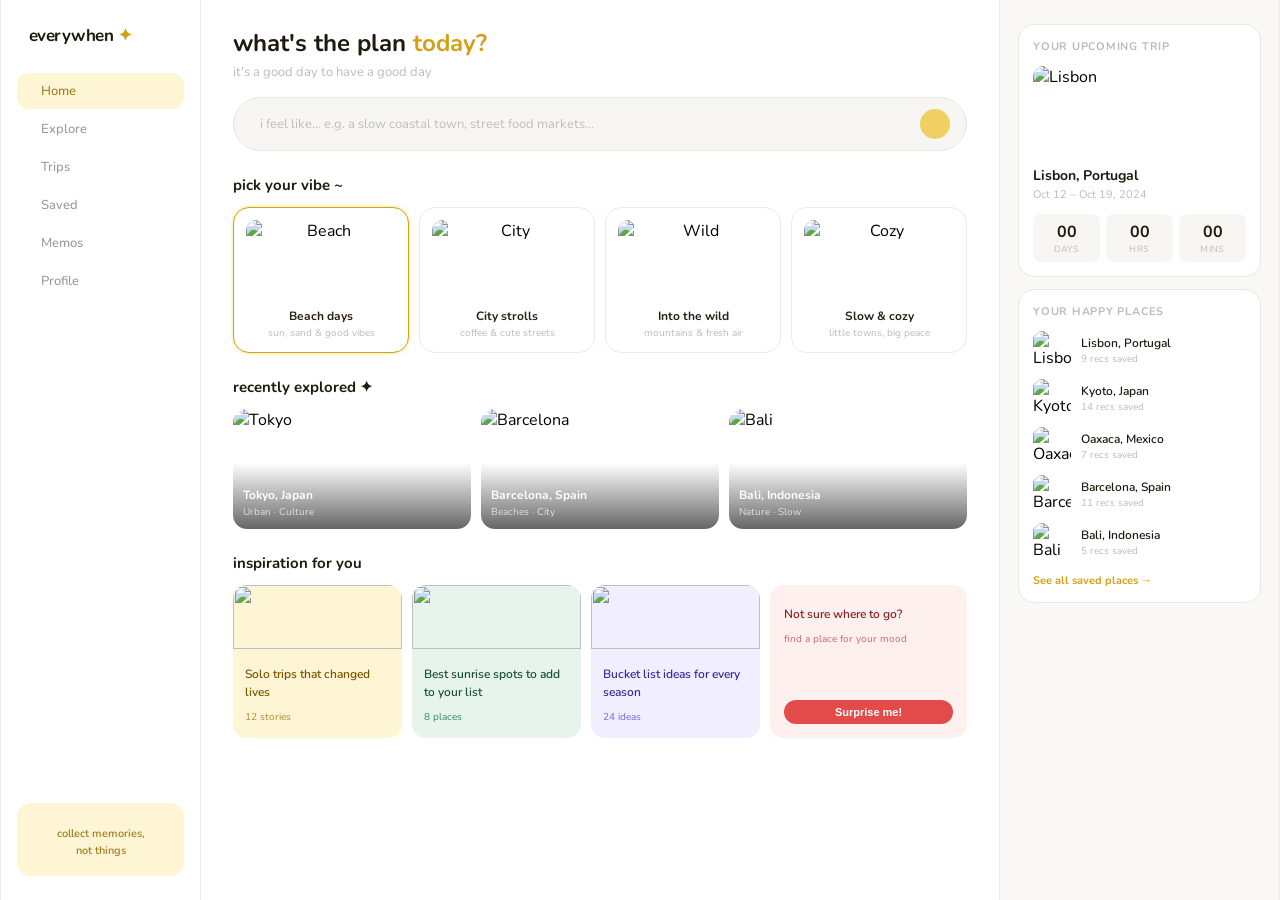
==== frontend/index.html @ ad678f69 "Add frontend/backend structure and redesign home page UI" ====
<!DOCTYPE html>
<html lang="en">
<head>
  <meta charset="UTF-8" />
  <meta name="viewport" content="width=device-width, initial-scale=1.0" />
  <title>Everywhen</title>
  <link rel="stylesheet" href="https://cdn.jsdelivr.net/npm/@tabler/icons-webfont@2.44.0/tabler-icons.min.css" />
  <link rel="preconnect" href="https://fonts.googleapis.com" />
  <link href="https://fonts.googleapis.com/css2?family=Nunito:wght@400;500;600;700&display=swap" rel="stylesheet" />
  <link rel="stylesheet" href="style.css" />
</head>
<body>
<div class="app">

  <!-- SIDEBAR -->
  <div class="sidebar">
    <p class="logo">everywhen <span class="logo-star">✦</span></p>
    <div class="nav-item active"><i class="ti ti-home"></i> Home</div>
    <div class="nav-item"><i class="ti ti-compass"></i> Explore</div>
    <div class="nav-item"><i class="ti ti-map"></i> Trips</div>
    <div class="nav-item"><i class="ti ti-heart"></i> Saved</div>
    <div class="nav-item"><i class="ti ti-notebook"></i> Memos</div>
    <div class="nav-item"><i class="ti ti-user"></i> Profile</div>
    <div class="sidebar-footer">
      <i class="ti ti-backpack" style="font-size:32px;color:#D4A017;display:block;margin-bottom:6px;"></i>
      <p>collect memories,<br/>not things</p>
    </div>
  </div>

  <!-- MAIN -->
  <div class="main">
    <p class="hero-title">what's the plan <span>today?</span></p>
    <p class="hero-sub">it's a good day to have a good day</p>
    <div class="search-bar">
      <i class="ti ti-sparkles" style="font-size:16px;color:#D4A017;"></i>
      <span>i feel like... e.g. a slow coastal town, street food markets...</span>
      <button class="search-btn"><i class="ti ti-arrow-right"></i></button>
    </div>

    <p class="section-title">pick your vibe ~</p>
    <div class="vibe-row">
      <div class="vibe-card active" onclick="setVibe(this)">
        <div class="vibe-icon">
          <img src="https://loremflickr.com/240/100/beach,ocean,tropical" alt="Beach" />
          <i class="ti ti-beach vibe-overlay-icon"></i>
        </div>
        <p class="vibe-label">Beach days</p>
        <p class="vibe-sub">sun, sand &amp; good vibes</p>
      </div>
      <div class="vibe-card" onclick="setVibe(this)">
        <div class="vibe-icon">
          <img src="https://loremflickr.com/240/100/city,street,urban" alt="City" />
          <i class="ti ti-building vibe-overlay-icon"></i>
        </div>
        <p class="vibe-label">City strolls</p>
        <p class="vibe-sub">coffee &amp; cute streets</p>
      </div>
      <div class="vibe-card" onclick="setVibe(this)">
        <div class="vibe-icon">
          <img src="https://loremflickr.com/240/100/mountain,forest,hiking" alt="Wild" />
          <i class="ti ti-mountain vibe-overlay-icon"></i>
        </div>
        <p class="vibe-label">Into the wild</p>
        <p class="vibe-sub">mountains &amp; fresh air</p>
      </div>
      <div class="vibe-card" onclick="setVibe(this)">
        <div class="vibe-icon">
          <img src="https://loremflickr.com/240/100/village,countryside,cozy" alt="Cozy" />
          <i class="ti ti-world vibe-overlay-icon"></i>
        </div>
        <p class="vibe-label">Slow &amp; cozy</p>
        <p class="vibe-sub">little towns, big peace</p>
      </div>
    </div>

    <p class="section-title">recently explored ✦</p>
    <div class="explore-grid">
      <div class="explore-card">
        <img src="https://loremflickr.com/400/220/tokyo,japan" alt="Tokyo" />
        <div class="explore-overlay">
          <p class="explore-name">Tokyo, Japan</p>
          <p class="explore-tag">Urban · Culture</p>
        </div>
      </div>
      <div class="explore-card">
        <img src="https://loremflickr.com/400/220/barcelona,spain" alt="Barcelona" />
        <div class="explore-overlay">
          <p class="explore-name">Barcelona, Spain</p>
          <p class="explore-tag">Beaches · City</p>
        </div>
      </div>
      <div class="explore-card">
        <img src="https://loremflickr.com/400/220/bali,indonesia,rice" alt="Bali" />
        <div class="explore-overlay">
          <p class="explore-name">Bali, Indonesia</p>
          <p class="explore-tag">Nature · Slow</p>
        </div>
      </div>
    </div>

    <p class="section-title">inspiration for you</p>
    <div class="inspo-row">
      <div class="inspo-card" style="background:#FEF5D4;padding:0;overflow:hidden;">
        <img src="https://loremflickr.com/300/70/travel,backpack,solo" class="inspo-img" alt="" />
        <div class="inspo-body">
          <i class="ti ti-pin" style="color:#A07C1E;"></i>
          <p style="color:#7A5500;">Solo trips that changed lives</p>
          <small style="color:#B08A30;">12 stories</small>
        </div>
      </div>
      <div class="inspo-card" style="background:#E6F4EC;padding:0;overflow:hidden;">
        <img src="https://loremflickr.com/300/70/sunrise,landscape,sky" class="inspo-img" alt="" />
        <div class="inspo-body">
          <i class="ti ti-sun" style="color:#2E7A50;"></i>
          <p style="color:#1A5034;">Best sunrise spots to add to your list</p>
          <small style="color:#3A8A5A;">8 places</small>
        </div>
      </div>
      <div class="inspo-card" style="background:#F0EEFF;padding:0;overflow:hidden;">
        <img src="https://loremflickr.com/300/70/autumn,seasons,nature" class="inspo-img" alt="" />
        <div class="inspo-body">
          <i class="ti ti-list" style="color:#6655CC;"></i>
          <p style="color:#3B2A99;">Bucket list ideas for every season</p>
          <small style="color:#7766DD;">24 ideas</small>
        </div>
      </div>
      <div class="inspo-card" style="background:#FFF0F0;display:flex;flex-direction:column;justify-content:space-between;">
        <div>
          <i class="ti ti-mood-smile" style="color:#CC4444;"></i>
          <p style="color:#882222;">Not sure where to go?</p>
          <small style="color:#CC6666;">find a place for your mood</small>
        </div>
        <button class="surprise-btn">Surprise me!</button>
      </div>
    </div>
  </div>

  <!-- RIGHT PANEL -->
  <div class="right">
    <div class="right-card">
      <p class="panel-label">Your upcoming trip</p>
      <div class="trip-img">
        <img src="https://loremflickr.com/400/160/lisbon,portugal" alt="Lisbon" />
      </div>
      <p class="trip-name">Lisbon, Portugal</p>
      <p class="trip-dates">Oct 12 – Oct 19, 2024</p>
      <div class="countdown">
        <div class="countdown-box"><p class="num" id="d">12</p><p class="unit">days</p></div>
        <div class="countdown-box"><p class="num" id="h">08</p><p class="unit">hrs</p></div>
        <div class="countdown-box"><p class="num" id="m">42</p><p class="unit">mins</p></div>
      </div>
    </div>

    <div class="right-card">
      <p class="panel-label">Your happy places</p>
      <div class="place-row">
        <div class="place-thumb"><img src="https://loremflickr.com/72/72/lisbon,portugal" alt="Lisbon" /></div>
        <div>
          <p class="place-name">Lisbon, Portugal</p>
          <p class="place-count">9 recs saved</p>
        </div>
        <i class="ti ti-heart heart-icon"></i>
      </div>
      <div class="place-row">
        <div class="place-thumb"><img src="https://loremflickr.com/72/72/kyoto,japan,temple" alt="Kyoto" /></div>
        <div>
          <p class="place-name">Kyoto, Japan</p>
          <p class="place-count">14 recs saved</p>
        </div>
        <i class="ti ti-heart heart-icon"></i>
      </div>
      <div class="place-row">
        <div class="place-thumb"><img src="https://loremflickr.com/72/72/oaxaca,mexico" alt="Oaxaca" /></div>
        <div>
          <p class="place-name">Oaxaca, Mexico</p>
          <p class="place-count">7 recs saved</p>
        </div>
        <i class="ti ti-heart heart-icon"></i>
      </div>
      <div class="place-row">
        <div class="place-thumb"><img src="https://loremflickr.com/72/72/barcelona,spain" alt="Barcelona" /></div>
        <div>
          <p class="place-name">Barcelona, Spain</p>
          <p class="place-count">11 recs saved</p>
        </div>
        <i class="ti ti-heart heart-icon"></i>
      </div>
      <div class="place-row">
        <div class="place-thumb"><img src="https://loremflickr.com/72/72/bali,indonesia,temple" alt="Bali" /></div>
        <div>
          <p class="place-name">Bali, Indonesia</p>
          <p class="place-count">5 recs saved</p>
        </div>
        <i class="ti ti-heart heart-icon"></i>
      </div>
      <a class="see-all">See all saved places →</a>
    </div>
  </div>

</div>
<script src="main.js" defer></script>
</body>
</html>
---- frontend/style.css ----
*, *::before, *::after { box-sizing: border-box; margin: 0; padding: 0; }

body {
  font-family: 'Nunito', sans-serif;
  background: #F5F4F0;
  margin: 0;
  height: 100vh;
  display: flex;
  align-items: stretch;
}

.app {
  background: #fff;
  display: grid;
  grid-template-columns: 200px 1fr 280px;
  width: 100%;
  height: 100vh;
  overflow: hidden;
  max-width: 1440px;
  margin: 0 auto;
  border-left: 0.5px solid #EBEBEB;
  border-right: 0.5px solid #EBEBEB;
}

/* ── SIDEBAR ── */
.sidebar {
  border-right: 0.5px solid #EBEBEB;
  padding: 24px 16px;
  display: flex;
  flex-direction: column;
  gap: 2px;
  overflow-y: auto;
}

.logo {
  font-size: 17px;
  font-weight: 700;
  color: #1E1A0E;
  margin: 0 0 24px 12px;
  letter-spacing: -0.03em;
}
.logo-star { color: #D4A017; }

.nav-item {
  display: flex;
  align-items: center;
  gap: 10px;
  padding: 9px 14px;
  border-radius: 12px;
  font-size: 13px;
  color: #999;
  cursor: pointer;
  font-weight: 500;
  transition: background 0.15s, color 0.15s;
}
.nav-item:hover { background: #F7F6F2; color: #555; }
.nav-item.active { background: #FEF5D4; color: #A07C1E; }
.nav-item i { font-size: 16px; }

.sidebar-footer {
  margin-top: auto;
  background: #FEF5D4;
  border-radius: 14px;
  padding: 16px 14px;
  text-align: center;
}
.sidebar-footer p { font-size: 11px; color: #A07C1E; font-weight: 600; line-height: 1.6; }

/* ── MAIN ── */
.main {
  padding: 28px 32px;
  overflow-y: auto;
}

.hero-title { font-size: 24px; font-weight: 700; color: #1E1A0E; margin: 0 0 4px; line-height: 1.3; }
.hero-title span { color: #D4A017; }
.hero-sub { font-size: 13px; color: #BBB; margin: 0 0 16px; }

.search-bar {
  background: #F7F6F2;
  border: 0.5px solid #E8E7E2;
  border-radius: 30px;
  padding: 11px 16px;
  display: flex;
  align-items: center;
  gap: 10px;
  margin-bottom: 24px;
}
.search-bar span { font-size: 13px; color: #C0BEB8; flex: 1; }
.search-btn {
  width: 30px; height: 30px;
  border-radius: 50%;
  background: #F0D060;
  display: flex; align-items: center; justify-content: center;
  border: none; cursor: pointer; flex-shrink: 0;
}
.search-btn i { font-size: 14px; color: #7A6010; }

.section-title {
  font-size: 15px;
  font-weight: 700;
  color: #1E1A0E;
  margin: 0 0 12px;
}

/* ── VIBE CARDS ── */
.vibe-row { display: flex; gap: 10px; margin-bottom: 24px; }

.vibe-card {
  background: #fff;
  border: 0.5px solid #EBEBEB;
  border-radius: 16px;
  padding: 12px;
  text-align: center;
  flex: 1;
  cursor: pointer;
  transition: border-color 0.15s, transform 0.15s, box-shadow 0.15s;
}
.vibe-card:hover {
  border-color: #F0D060;
  transform: translateY(-2px);
  box-shadow: 0 4px 16px rgba(0,0,0,0.06);
}
.vibe-card.active {
  border-color: #D4A017;
  box-shadow: 0 0 0 2px #FEF5D4;
}

.vibe-icon {
  position: relative;
  width: 100%;
  height: 80px;
  border-radius: 10px;
  margin-bottom: 8px;
  overflow: hidden;
}
.vibe-icon img { width: 100%; height: 100%; object-fit: cover; display: block; }
.vibe-overlay-icon {
  position: absolute;
  bottom: 7px; right: 9px;
  font-size: 17px; color: #fff;
  filter: drop-shadow(0 1px 3px rgba(0,0,0,0.5));
}

.vibe-label { font-size: 12px; font-weight: 700; color: #2A2118; margin: 0 0 2px; }
.vibe-sub { font-size: 10px; color: #BBB; }

/* ── EXPLORE GRID ── */
.explore-grid {
  display: grid;
  grid-template-columns: repeat(3, 1fr);
  gap: 10px;
  margin-bottom: 24px;
}

.explore-card {
  position: relative;
  border-radius: 14px;
  overflow: hidden;
  cursor: pointer;
  height: 120px;
}
.explore-card img {
  width: 100%; height: 100%;
  object-fit: cover; display: block;
  transition: transform 0.22s;
}
.explore-card:hover img { transform: scale(1.05); }
.explore-overlay {
  position: absolute; inset: 0;
  background: linear-gradient(to top, rgba(0,0,0,0.6) 0%, transparent 55%);
  display: flex; flex-direction: column;
  justify-content: flex-end;
  padding: 10px;
}
.explore-name { font-size: 12px; font-weight: 700; color: #fff; margin: 0 0 2px; }
.explore-tag { font-size: 10px; color: rgba(255,255,255,0.72); margin: 0; }

/* ── INSPO CARDS ── */
.inspo-row { display: flex; gap: 10px; }

.inspo-card {
  border-radius: 14px;
  padding: 14px;
  flex: 1;
  min-height: 120px;
}
.inspo-card i { font-size: 16px; margin-bottom: 6px; display: block; }
.inspo-card p { font-size: 12px; font-weight: 600; line-height: 1.5; margin: 0 0 3px; }
.inspo-card small { font-size: 10px; }

.inspo-img { width: 100%; height: 64px; object-fit: cover; display: block; }
.inspo-body { padding: 10px 12px 12px; }

.surprise-btn {
  background: #E24B4A;
  color: #fff;
  font-size: 11px; font-weight: 700;
  padding: 6px 14px;
  border-radius: 20px;
  cursor: pointer; border: none;
  margin-top: 10px;
  display: inline-block;
}

/* ── RIGHT PANEL ── */
.right {
  border-left: 0.5px solid #EBEBEB;
  background: #F9F8F5;
  padding: 24px 18px;
  overflow-y: auto;
}

.right-card {
  background: #fff;
  border: 0.5px solid #E8E7E2;
  border-radius: 16px;
  padding: 14px;
  margin-bottom: 12px;
}

.panel-label {
  font-size: 11px;
  font-weight: 700;
  color: #BBB;
  margin: 0 0 12px;
  text-transform: uppercase;
  letter-spacing: 0.07em;
}

.trip-img { width: 100%; height: 90px; border-radius: 10px; overflow: hidden; margin-bottom: 10px; }
.trip-img img { width: 100%; height: 100%; object-fit: cover; display: block; }
.trip-name { font-size: 14px; font-weight: 700; color: #1E1A0E; margin: 0 0 2px; }
.trip-dates { font-size: 11px; color: #BBB; margin: 0 0 12px; }

.countdown { display: grid; grid-template-columns: 1fr 1fr 1fr; gap: 6px; text-align: center; }
.countdown-box { background: #F7F6F2; border-radius: 8px; padding: 7px 0; }
.countdown-box .num { font-size: 16px; font-weight: 700; color: #1E1A0E; }
.countdown-box .unit { font-size: 9px; color: #BBB; text-transform: uppercase; letter-spacing: 0.04em; }

.place-row { display: flex; align-items: center; gap: 10px; margin-bottom: 10px; }
.place-row:last-of-type { margin-bottom: 0; }
.place-thumb { width: 38px; height: 38px; border-radius: 9px; overflow: hidden; flex-shrink: 0; }
.place-thumb img { width: 100%; height: 100%; object-fit: cover; display: block; }
.place-name { font-size: 12px; font-weight: 600; color: #1E1A0E; }
.place-count { font-size: 10px; color: #BBB; margin-top: 1px; }
.heart-icon { font-size: 13px; color: #E8A0A0; margin-left: auto; flex-shrink: 0; }

.see-all { font-size: 11px; color: #D4A017; font-weight: 700; margin: 12px 0 0; cursor: pointer; display: block; }
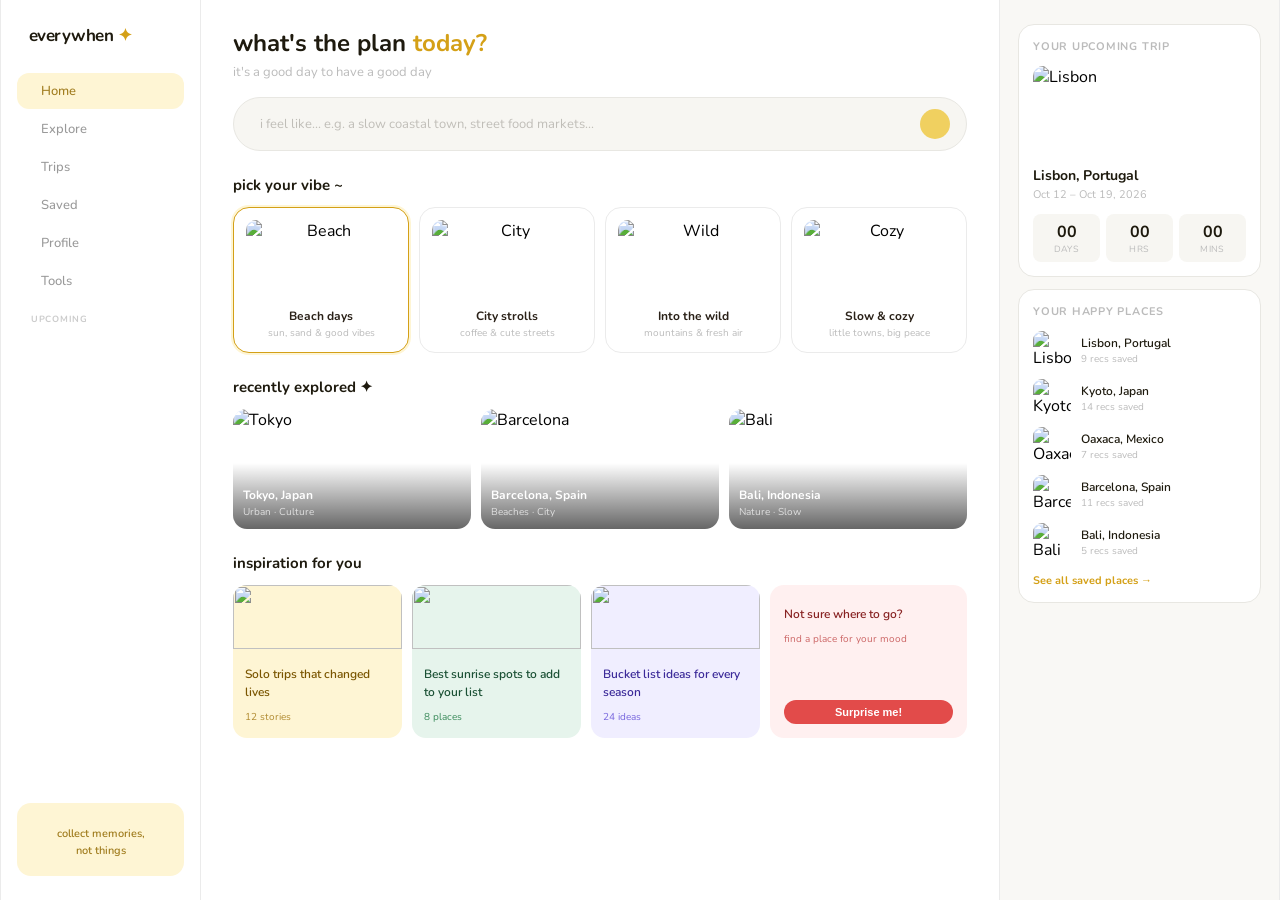
==== commit 806e0c9a: "Build out frontend pages, navigation, filters, and tools" ====
--- a/frontend/index.html
+++ b/frontend/index.html
@@ -15,12 +15,18 @@
   <!-- SIDEBAR -->
   <div class="sidebar">
     <p class="logo">everywhen <span class="logo-star">✦</span></p>
-    <div class="nav-item active"><i class="ti ti-home"></i> Home</div>
-    <div class="nav-item"><i class="ti ti-compass"></i> Explore</div>
-    <div class="nav-item"><i class="ti ti-map"></i> Trips</div>
-    <div class="nav-item"><i class="ti ti-heart"></i> Saved</div>
-    <div class="nav-item"><i class="ti ti-notebook"></i> Memos</div>
-    <div class="nav-item"><i class="ti ti-user"></i> Profile</div>
+    <div class="nav-item active" data-page="home"><i class="ti ti-home"></i> Home</div>
+    <div class="nav-item" data-page="explore"><i class="ti ti-compass"></i> Explore</div>
+    <div class="nav-item" data-page="trips"><i class="ti ti-map"></i> Trips</div>
+    <div class="nav-item" data-page="saved"><i class="ti ti-heart"></i> Saved</div>
+    <div class="nav-item" data-page="profile"><i class="ti ti-user"></i> Profile</div>
+    <div class="nav-item" data-page="tools"><i class="ti ti-tool"></i> Tools</div>
+    <p class="nav-section-label" id="upcoming-toggle">
+      upcoming <i class="ti ti-chevron-right nav-section-chevron"></i>
+    </p>
+    <div class="nav-section-items" id="upcoming-items">
+      <div class="nav-item" data-page="map"><i class="ti ti-map-pin"></i> Map</div>
+    </div>
     <div class="sidebar-footer">
       <i class="ti ti-backpack" style="font-size:32px;color:#D4A017;display:block;margin-bottom:6px;"></i>
       <p>collect memories,<br/>not things</p>
@@ -29,110 +35,710 @@
 
   <!-- MAIN -->
   <div class="main">
-    <p class="hero-title">what's the plan <span>today?</span></p>
-    <p class="hero-sub">it's a good day to have a good day</p>
-    <div class="search-bar">
-      <i class="ti ti-sparkles" style="font-size:16px;color:#D4A017;"></i>
-      <span>i feel like... e.g. a slow coastal town, street food markets...</span>
-      <button class="search-btn"><i class="ti ti-arrow-right"></i></button>
-    </div>
-
-    <p class="section-title">pick your vibe ~</p>
-    <div class="vibe-row">
-      <div class="vibe-card active" onclick="setVibe(this)">
-        <div class="vibe-icon">
-          <img src="https://loremflickr.com/240/100/beach,ocean,tropical" alt="Beach" />
-          <i class="ti ti-beach vibe-overlay-icon"></i>
-        </div>
-        <p class="vibe-label">Beach days</p>
-        <p class="vibe-sub">sun, sand &amp; good vibes</p>
-      </div>
-      <div class="vibe-card" onclick="setVibe(this)">
-        <div class="vibe-icon">
-          <img src="https://loremflickr.com/240/100/city,street,urban" alt="City" />
-          <i class="ti ti-building vibe-overlay-icon"></i>
-        </div>
-        <p class="vibe-label">City strolls</p>
-        <p class="vibe-sub">coffee &amp; cute streets</p>
-      </div>
-      <div class="vibe-card" onclick="setVibe(this)">
-        <div class="vibe-icon">
-          <img src="https://loremflickr.com/240/100/mountain,forest,hiking" alt="Wild" />
-          <i class="ti ti-mountain vibe-overlay-icon"></i>
-        </div>
-        <p class="vibe-label">Into the wild</p>
-        <p class="vibe-sub">mountains &amp; fresh air</p>
-      </div>
-      <div class="vibe-card" onclick="setVibe(this)">
-        <div class="vibe-icon">
-          <img src="https://loremflickr.com/240/100/village,countryside,cozy" alt="Cozy" />
-          <i class="ti ti-world vibe-overlay-icon"></i>
-        </div>
-        <p class="vibe-label">Slow &amp; cozy</p>
-        <p class="vibe-sub">little towns, big peace</p>
-      </div>
-    </div>
-
-    <p class="section-title">recently explored ✦</p>
-    <div class="explore-grid">
-      <div class="explore-card">
-        <img src="https://loremflickr.com/400/220/tokyo,japan" alt="Tokyo" />
-        <div class="explore-overlay">
-          <p class="explore-name">Tokyo, Japan</p>
-          <p class="explore-tag">Urban · Culture</p>
-        </div>
-      </div>
-      <div class="explore-card">
-        <img src="https://loremflickr.com/400/220/barcelona,spain" alt="Barcelona" />
-        <div class="explore-overlay">
-          <p class="explore-name">Barcelona, Spain</p>
-          <p class="explore-tag">Beaches · City</p>
-        </div>
-      </div>
-      <div class="explore-card">
-        <img src="https://loremflickr.com/400/220/bali,indonesia,rice" alt="Bali" />
-        <div class="explore-overlay">
-          <p class="explore-name">Bali, Indonesia</p>
-          <p class="explore-tag">Nature · Slow</p>
-        </div>
-      </div>
-    </div>
-
-    <p class="section-title">inspiration for you</p>
-    <div class="inspo-row">
-      <div class="inspo-card" style="background:#FEF5D4;padding:0;overflow:hidden;">
-        <img src="https://loremflickr.com/300/70/travel,backpack,solo" class="inspo-img" alt="" />
-        <div class="inspo-body">
-          <i class="ti ti-pin" style="color:#A07C1E;"></i>
-          <p style="color:#7A5500;">Solo trips that changed lives</p>
-          <small style="color:#B08A30;">12 stories</small>
-        </div>
-      </div>
-      <div class="inspo-card" style="background:#E6F4EC;padding:0;overflow:hidden;">
-        <img src="https://loremflickr.com/300/70/sunrise,landscape,sky" class="inspo-img" alt="" />
-        <div class="inspo-body">
-          <i class="ti ti-sun" style="color:#2E7A50;"></i>
-          <p style="color:#1A5034;">Best sunrise spots to add to your list</p>
-          <small style="color:#3A8A5A;">8 places</small>
-        </div>
-      </div>
-      <div class="inspo-card" style="background:#F0EEFF;padding:0;overflow:hidden;">
-        <img src="https://loremflickr.com/300/70/autumn,seasons,nature" class="inspo-img" alt="" />
-        <div class="inspo-body">
-          <i class="ti ti-list" style="color:#6655CC;"></i>
-          <p style="color:#3B2A99;">Bucket list ideas for every season</p>
-          <small style="color:#7766DD;">24 ideas</small>
-        </div>
-      </div>
-      <div class="inspo-card" style="background:#FFF0F0;display:flex;flex-direction:column;justify-content:space-between;">
+
+    <!-- PAGE: HOME -->
+    <div class="page active" id="page-home">
+      <p class="hero-title">what's the plan <span>today?</span></p>
+      <p class="hero-sub">it's a good day to have a good day</p>
+      <div class="search-bar">
+        <i class="ti ti-sparkles" style="font-size:16px;color:#D4A017;"></i>
+        <span>i feel like... e.g. a slow coastal town, street food markets...</span>
+        <button class="search-btn"><i class="ti ti-arrow-right"></i></button>
+      </div>
+
+      <p class="section-title">pick your vibe ~</p>
+      <div class="vibe-row">
+        <div class="vibe-card active" onclick="setVibe(this)">
+          <div class="vibe-icon">
+            <img src="https://loremflickr.com/240/100/beach,ocean,tropical" alt="Beach" />
+            <i class="ti ti-beach vibe-overlay-icon"></i>
+          </div>
+          <p class="vibe-label">Beach days</p>
+          <p class="vibe-sub">sun, sand &amp; good vibes</p>
+        </div>
+        <div class="vibe-card" onclick="setVibe(this)">
+          <div class="vibe-icon">
+            <img src="https://loremflickr.com/240/100/city,street,urban" alt="City" />
+            <i class="ti ti-building vibe-overlay-icon"></i>
+          </div>
+          <p class="vibe-label">City strolls</p>
+          <p class="vibe-sub">coffee &amp; cute streets</p>
+        </div>
+        <div class="vibe-card" onclick="setVibe(this)">
+          <div class="vibe-icon">
+            <img src="https://loremflickr.com/240/100/mountain,forest,hiking" alt="Wild" />
+            <i class="ti ti-mountain vibe-overlay-icon"></i>
+          </div>
+          <p class="vibe-label">Into the wild</p>
+          <p class="vibe-sub">mountains &amp; fresh air</p>
+        </div>
+        <div class="vibe-card" onclick="setVibe(this)">
+          <div class="vibe-icon">
+            <img src="https://loremflickr.com/240/100/village,countryside,cozy" alt="Cozy" />
+            <i class="ti ti-world vibe-overlay-icon"></i>
+          </div>
+          <p class="vibe-label">Slow &amp; cozy</p>
+          <p class="vibe-sub">little towns, big peace</p>
+        </div>
+      </div>
+
+      <p class="section-title">recently explored ✦</p>
+      <div class="explore-grid">
+        <div class="explore-card">
+          <img src="https://loremflickr.com/400/220/tokyo,japan" alt="Tokyo" />
+          <div class="explore-overlay">
+            <p class="explore-name">Tokyo, Japan</p>
+            <p class="explore-tag">Urban · Culture</p>
+          </div>
+        </div>
+        <div class="explore-card">
+          <img src="https://loremflickr.com/400/220/barcelona,spain" alt="Barcelona" />
+          <div class="explore-overlay">
+            <p class="explore-name">Barcelona, Spain</p>
+            <p class="explore-tag">Beaches · City</p>
+          </div>
+        </div>
+        <div class="explore-card">
+          <img src="https://loremflickr.com/400/220/bali,indonesia,rice" alt="Bali" />
+          <div class="explore-overlay">
+            <p class="explore-name">Bali, Indonesia</p>
+            <p class="explore-tag">Nature · Slow</p>
+          </div>
+        </div>
+      </div>
+
+      <p class="section-title">inspiration for you</p>
+      <div class="inspo-row">
+        <div class="inspo-card" style="background:#FEF5D4;padding:0;overflow:hidden;">
+          <img src="https://loremflickr.com/300/70/travel,backpack,solo" class="inspo-img" alt="" />
+          <div class="inspo-body">
+            <i class="ti ti-pin" style="color:#A07C1E;"></i>
+            <p style="color:#7A5500;">Solo trips that changed lives</p>
+            <small style="color:#B08A30;">12 stories</small>
+          </div>
+        </div>
+        <div class="inspo-card" style="background:#E6F4EC;padding:0;overflow:hidden;">
+          <img src="https://loremflickr.com/300/70/sunrise,landscape,sky" class="inspo-img" alt="" />
+          <div class="inspo-body">
+            <i class="ti ti-sun" style="color:#2E7A50;"></i>
+            <p style="color:#1A5034;">Best sunrise spots to add to your list</p>
+            <small style="color:#3A8A5A;">8 places</small>
+          </div>
+        </div>
+        <div class="inspo-card" style="background:#F0EEFF;padding:0;overflow:hidden;">
+          <img src="https://loremflickr.com/300/70/autumn,seasons,nature" class="inspo-img" alt="" />
+          <div class="inspo-body">
+            <i class="ti ti-list" style="color:#6655CC;"></i>
+            <p style="color:#3B2A99;">Bucket list ideas for every season</p>
+            <small style="color:#7766DD;">24 ideas</small>
+          </div>
+        </div>
+        <div class="inspo-card" style="background:#FFF0F0;display:flex;flex-direction:column;justify-content:space-between;">
+          <div>
+            <i class="ti ti-mood-smile" style="color:#CC4444;"></i>
+            <p style="color:#882222;">Not sure where to go?</p>
+            <small style="color:#CC6666;">find a place for your mood</small>
+          </div>
+          <button class="surprise-btn">Surprise me!</button>
+        </div>
+      </div>
+    </div>
+    <!-- END PAGE: HOME -->
+
+    <!-- PAGE: EXPLORE -->
+    <div class="page" id="page-explore">
+      <p class="hero-title">explore the world <span>✦</span></p>
+      <p class="hero-sub">discover places that match your vibe</p>
+
+      <div class="filter-bar">
+        <div class="filter-row" id="region-filter">
+          <button class="filter-chip active">All</button>
+          <button class="filter-chip">Asia</button>
+          <button class="filter-chip">Europe</button>
+          <button class="filter-chip">Americas</button>
+          <button class="filter-chip">Africa</button>
+          <button class="filter-chip">Oceania</button>
+        </div>
+        <div class="filter-btn-wrap">
+          <button class="filter-toggle-btn" id="filter-toggle">
+            <i class="ti ti-sliders"></i> Filter
+          </button>
+          <div class="filter-panel" id="filter-panel" hidden>
+            <div class="fp-section">
+              <p class="fp-label">Price</p>
+              <div class="fp-chips">
+                <button class="fp-chip" data-filter="price" data-value="1">$ Budget</button>
+                <button class="fp-chip" data-filter="price" data-value="2">$$ Mid-range</button>
+                <button class="fp-chip" data-filter="price" data-value="3">$$$ Splurge</button>
+              </div>
+            </div>
+            <div class="fp-section">
+              <p class="fp-label">Vibe</p>
+              <div class="fp-chips">
+                <button class="fp-chip" data-filter="vibe" data-value="beach">Beach</button>
+                <button class="fp-chip" data-filter="vibe" data-value="city">City</button>
+                <button class="fp-chip" data-filter="vibe" data-value="nature">Nature</button>
+                <button class="fp-chip" data-filter="vibe" data-value="cozy">Cozy</button>
+              </div>
+            </div>
+            <button class="fp-clear" id="filter-clear">Clear all</button>
+          </div>
+        </div>
+      </div>
+
+      <div class="dest-grid">
+        <div class="dest-card" data-region="asia" data-price="2" data-vibe="city">
+          <img src="https://loremflickr.com/400/220/tokyo,japan" alt="Tokyo" />
+          <div class="dest-info">
+            <p class="dest-name">Tokyo, Japan</p>
+            <p class="dest-meta">Asia · $$</p>
+            <div class="dest-tags">
+              <span class="dest-tag">Urban</span>
+              <span class="dest-tag">Food</span>
+              <span class="dest-tag">Culture</span>
+            </div>
+          </div>
+        </div>
+        <div class="dest-card" data-region="europe" data-price="2" data-vibe="beach">
+          <img src="https://loremflickr.com/400/220/barcelona,spain" alt="Barcelona" />
+          <div class="dest-info">
+            <p class="dest-name">Barcelona, Spain</p>
+            <p class="dest-meta">Europe · $$</p>
+            <div class="dest-tags">
+              <span class="dest-tag">Beach</span>
+              <span class="dest-tag">Art</span>
+              <span class="dest-tag">Food</span>
+            </div>
+          </div>
+        </div>
+        <div class="dest-card" data-region="asia" data-price="1" data-vibe="nature">
+          <img src="https://loremflickr.com/400/220/bali,indonesia,rice" alt="Bali" />
+          <div class="dest-info">
+            <p class="dest-name">Bali, Indonesia</p>
+            <p class="dest-meta">Asia · $</p>
+            <div class="dest-tags">
+              <span class="dest-tag">Nature</span>
+              <span class="dest-tag">Spiritual</span>
+              <span class="dest-tag">Relaxed</span>
+            </div>
+          </div>
+        </div>
+        <div class="dest-card" data-region="asia" data-price="2" data-vibe="cozy">
+          <img src="https://loremflickr.com/400/220/kyoto,japan,temple" alt="Kyoto" />
+          <div class="dest-info">
+            <p class="dest-name">Kyoto, Japan</p>
+            <p class="dest-meta">Asia · $$</p>
+            <div class="dest-tags">
+              <span class="dest-tag">Historic</span>
+              <span class="dest-tag">Serene</span>
+              <span class="dest-tag">Culture</span>
+            </div>
+          </div>
+        </div>
+        <div class="dest-card" data-region="europe" data-price="3" data-vibe="city">
+          <img src="https://loremflickr.com/400/220/paris,france,eiffel" alt="Paris" />
+          <div class="dest-info">
+            <p class="dest-name">Paris, France</p>
+            <p class="dest-meta">Europe · $$$</p>
+            <div class="dest-tags">
+              <span class="dest-tag">Romantic</span>
+              <span class="dest-tag">Art</span>
+              <span class="dest-tag">Food</span>
+            </div>
+          </div>
+        </div>
+        <div class="dest-card" data-region="americas" data-price="1" data-vibe="city">
+          <img src="https://loremflickr.com/400/220/oaxaca,mexico" alt="Oaxaca" />
+          <div class="dest-info">
+            <p class="dest-name">Oaxaca, Mexico</p>
+            <p class="dest-meta">Americas · $</p>
+            <div class="dest-tags">
+              <span class="dest-tag">Culture</span>
+              <span class="dest-tag">Food</span>
+              <span class="dest-tag">Art</span>
+            </div>
+          </div>
+        </div>
+        <div class="dest-card" data-region="asia" data-price="2" data-vibe="city">
+          <img src="https://loremflickr.com/400/220/seoul,korea" alt="Seoul" />
+          <div class="dest-info">
+            <p class="dest-name">Seoul, South Korea</p>
+            <p class="dest-meta">Asia · $$</p>
+            <div class="dest-tags">
+              <span class="dest-tag">Urban</span>
+              <span class="dest-tag">Food</span>
+              <span class="dest-tag">K-Culture</span>
+            </div>
+          </div>
+        </div>
+        <div class="dest-card" data-region="africa" data-price="2" data-vibe="nature">
+          <img src="https://loremflickr.com/400/220/cape-town,africa,mountain" alt="Cape Town" />
+          <div class="dest-info">
+            <p class="dest-name">Cape Town, S. Africa</p>
+            <p class="dest-meta">Africa · $$</p>
+            <div class="dest-tags">
+              <span class="dest-tag">Nature</span>
+              <span class="dest-tag">Beach</span>
+              <span class="dest-tag">Scenic</span>
+            </div>
+          </div>
+        </div>
+        <div class="dest-card" data-region="europe" data-price="2" data-vibe="cozy">
+          <img src="https://loremflickr.com/400/220/lisbon,portugal,tram" alt="Lisbon" />
+          <div class="dest-info">
+            <p class="dest-name">Lisbon, Portugal</p>
+            <p class="dest-meta">Europe · $$</p>
+            <div class="dest-tags">
+              <span class="dest-tag">Coastal</span>
+              <span class="dest-tag">Bohemian</span>
+              <span class="dest-tag">Food</span>
+            </div>
+          </div>
+        </div>
+      </div>
+    </div>
+    <!-- END PAGE: EXPLORE -->
+
+    <!-- PAGE: TRIPS -->
+    <div class="page" id="page-trips">
+      <div class="page-header">
         <div>
-          <i class="ti ti-mood-smile" style="color:#CC4444;"></i>
-          <p style="color:#882222;">Not sure where to go?</p>
-          <small style="color:#CC6666;">find a place for your mood</small>
-        </div>
-        <button class="surprise-btn">Surprise me!</button>
-      </div>
-    </div>
+          <p class="hero-title">your trips <span>✦</span></p>
+          <p class="hero-sub">plan, track, and relive your journeys</p>
+        </div>
+        <button class="add-btn"><i class="ti ti-plus"></i> New Trip</button>
+      </div>
+
+      <p class="section-title">upcoming</p>
+      <div class="trip-list">
+        <div class="trip-card">
+          <div class="trip-card-img">
+            <img src="https://loremflickr.com/128/128/lisbon,portugal" alt="Lisbon" />
+          </div>
+          <div class="trip-card-info">
+            <p class="trip-card-name">Lisbon, Portugal</p>
+            <p class="trip-card-dates">Oct 12 – Oct 19, 2026</p>
+            <span class="trip-badge upcoming">Upcoming</span>
+          </div>
+          <i class="ti ti-chevron-right trip-card-arrow"></i>
+        </div>
+      </div>
+
+      <p class="section-title">planning</p>
+      <div class="trip-list">
+        <div class="trip-card">
+          <div class="trip-card-img">
+            <img src="https://loremflickr.com/128/128/tokyo,japan" alt="Tokyo" />
+          </div>
+          <div class="trip-card-info">
+            <p class="trip-card-name">Tokyo, Japan</p>
+            <p class="trip-card-dates">Dec 2026 · in progress</p>
+            <span class="trip-badge planning">Planning</span>
+          </div>
+          <i class="ti ti-chevron-right trip-card-arrow"></i>
+        </div>
+        <div class="trip-card">
+          <div class="trip-card-img">
+            <img src="https://loremflickr.com/128/128/kyoto,japan,cherry" alt="Kyoto" />
+          </div>
+          <div class="trip-card-info">
+            <p class="trip-card-name">Kyoto, Japan</p>
+            <p class="trip-card-dates">Apr 2027 · cherry blossom season</p>
+            <span class="trip-badge planning">Planning</span>
+          </div>
+          <i class="ti ti-chevron-right trip-card-arrow"></i>
+        </div>
+      </div>
+
+      <p class="section-title">past trips</p>
+      <div class="trip-list">
+        <div class="trip-card">
+          <div class="trip-card-img">
+            <img src="https://loremflickr.com/128/128/bali,indonesia,rice" alt="Bali" />
+          </div>
+          <div class="trip-card-info">
+            <p class="trip-card-name">Bali, Indonesia</p>
+            <p class="trip-card-dates">Mar 10 – Mar 20, 2025</p>
+            <span class="trip-badge past">Completed</span>
+          </div>
+          <i class="ti ti-chevron-right trip-card-arrow"></i>
+        </div>
+        <div class="trip-card">
+          <div class="trip-card-img">
+            <img src="https://loremflickr.com/128/128/oaxaca,mexico" alt="Oaxaca" />
+          </div>
+          <div class="trip-card-info">
+            <p class="trip-card-name">Oaxaca, Mexico</p>
+            <p class="trip-card-dates">Nov 1 – Nov 8, 2024</p>
+            <span class="trip-badge past">Completed</span>
+          </div>
+          <i class="ti ti-chevron-right trip-card-arrow"></i>
+        </div>
+      </div>
+    </div>
+    <!-- END PAGE: TRIPS -->
+
+    <!-- PAGE: SAVED -->
+    <div class="page" id="page-saved">
+      <p class="hero-title">saved places <span>✦</span></p>
+      <p class="hero-sub">5 places you love</p>
+
+      <div class="saved-grid">
+        <div class="saved-card">
+          <img src="https://loremflickr.com/400/220/lisbon,portugal" alt="Lisbon" />
+          <div class="saved-card-body">
+            <p class="saved-card-name">Lisbon, Portugal</p>
+            <p class="saved-card-meta">Europe · Coastal</p>
+            <div class="saved-card-footer">
+              <span class="saved-recs">9 recs saved</span>
+              <i class="ti ti-heart heart-icon"></i>
+            </div>
+          </div>
+        </div>
+        <div class="saved-card">
+          <img src="https://loremflickr.com/400/220/kyoto,japan,temple" alt="Kyoto" />
+          <div class="saved-card-body">
+            <p class="saved-card-name">Kyoto, Japan</p>
+            <p class="saved-card-meta">Asia · Historic</p>
+            <div class="saved-card-footer">
+              <span class="saved-recs">14 recs saved</span>
+              <i class="ti ti-heart heart-icon"></i>
+            </div>
+          </div>
+        </div>
+        <div class="saved-card">
+          <img src="https://loremflickr.com/400/220/oaxaca,mexico" alt="Oaxaca" />
+          <div class="saved-card-body">
+            <p class="saved-card-name">Oaxaca, Mexico</p>
+            <p class="saved-card-meta">Americas · Culture</p>
+            <div class="saved-card-footer">
+              <span class="saved-recs">7 recs saved</span>
+              <i class="ti ti-heart heart-icon"></i>
+            </div>
+          </div>
+        </div>
+        <div class="saved-card">
+          <img src="https://loremflickr.com/400/220/barcelona,spain" alt="Barcelona" />
+          <div class="saved-card-body">
+            <p class="saved-card-name">Barcelona, Spain</p>
+            <p class="saved-card-meta">Europe · Beach</p>
+            <div class="saved-card-footer">
+              <span class="saved-recs">11 recs saved</span>
+              <i class="ti ti-heart heart-icon"></i>
+            </div>
+          </div>
+        </div>
+        <div class="saved-card">
+          <img src="https://loremflickr.com/400/220/bali,indonesia,rice" alt="Bali" />
+          <div class="saved-card-body">
+            <p class="saved-card-name">Bali, Indonesia</p>
+            <p class="saved-card-meta">Asia · Nature</p>
+            <div class="saved-card-footer">
+              <span class="saved-recs">5 recs saved</span>
+              <i class="ti ti-heart heart-icon"></i>
+            </div>
+          </div>
+        </div>
+      </div>
+    </div>
+    <!-- END PAGE: SAVED -->
+
+    <!-- PAGE: MAP -->
+    <div class="page" id="page-map">
+      <div class="construction-barrier"></div>
+      <div class="construction-body">
+        <div class="construction-icons">🚧 🏗️ 🚧</div>
+        <p class="construction-title">Under Construction</p>
+        <p class="construction-sub">the map page is being built out — an interactive globe with all your places is coming soon ✦</p>
+        <div class="construction-cones">🦺 &nbsp; 🚦 &nbsp; 🪧 &nbsp; 🚦 &nbsp; 🦺</div>
+      </div>
+      <div class="construction-barrier"></div>
+    </div>
+    <!-- END PAGE: MAP -->
+
+    <!-- END PAGE: MAP (globe) -->
+
+    <!-- PAGE: PROFILE -->
+    <div class="page" id="page-profile">
+      <p class="hero-title">hey, traveler <span>✦</span></p>
+      <p class="hero-sub">your travel story so far</p>
+
+      <div class="profile-card">
+        <div class="profile-avatar">TY</div>
+        <div>
+          <p class="profile-name">T. Dong</p>
+          <p class="profile-handle">@tingyd · Member since 2024</p>
+        </div>
+      </div>
+
+      <div class="stats-grid">
+        <div class="stat-card">
+          <p class="stat-num">12</p>
+          <p class="stat-label">Trips</p>
+        </div>
+        <div class="stat-card">
+          <p class="stat-num">47</p>
+          <p class="stat-label">Places</p>
+        </div>
+        <div class="stat-card">
+          <p class="stat-num">8</p>
+          <p class="stat-label">Memos</p>
+        </div>
+      </div>
+
+      <div class="settings-list">
+        <div class="settings-item">
+          <i class="ti ti-user-circle"></i>
+          <span class="settings-item-label">Edit profile</span>
+          <i class="ti ti-chevron-right settings-item-arrow"></i>
+        </div>
+        <div class="settings-item">
+          <i class="ti ti-bell"></i>
+          <span class="settings-item-label">Notifications</span>
+          <i class="ti ti-chevron-right settings-item-arrow"></i>
+        </div>
+        <div class="settings-item">
+          <i class="ti ti-map-pin"></i>
+          <span class="settings-item-label">Home base</span>
+          <i class="ti ti-chevron-right settings-item-arrow"></i>
+        </div>
+        <div class="settings-item">
+          <i class="ti ti-currency-dollar"></i>
+          <span class="settings-item-label">Travel budget preferences</span>
+          <i class="ti ti-chevron-right settings-item-arrow"></i>
+        </div>
+        <div class="settings-item">
+          <i class="ti ti-palette"></i>
+          <span class="settings-item-label">Appearance</span>
+          <i class="ti ti-chevron-right settings-item-arrow"></i>
+        </div>
+        <div class="settings-item">
+          <i class="ti ti-logout"></i>
+          <span class="settings-item-label">Sign out</span>
+          <i class="ti ti-chevron-right settings-item-arrow"></i>
+        </div>
+      </div>
+    </div>
+    <!-- END PAGE: PROFILE -->
+
+    <!-- PAGE: TOOLS -->
+    <div class="page" id="page-tools">
+      <div class="tool-tabs">
+        <button class="tool-tab active" data-tool="stats"><i class="ti ti-chart-bar"></i> Stats</button>
+        <button class="tool-tab" data-tool="compare"><i class="ti ti-arrows-exchange"></i> Compare</button>
+        <button class="tool-tab" data-tool="packing"><i class="ti ti-briefcase"></i> Packing</button>
+      </div>
+      <div class="tool-panel active" id="tool-stats">
+      <p class="hero-title">your travel stats <span>✦</span></p>
+      <p class="hero-sub">a look back at everywhere you've been</p>
+
+      <div class="tstat-grid">
+        <div class="tstat-card"><p class="tstat-num">12</p><p class="tstat-label">Countries</p></div>
+        <div class="tstat-card"><p class="tstat-num">47</p><p class="tstat-label">Cities</p></div>
+        <div class="tstat-card"><p class="tstat-num">28.4k</p><p class="tstat-label">Miles flown</p></div>
+        <div class="tstat-card"><p class="tstat-num">8</p><p class="tstat-label">Trips taken</p></div>
+      </div>
+
+      <p class="section-title">top destinations</p>
+      <div class="podium-row">
+        <div class="podium-item">
+          <div class="podium-img"><img src="https://loremflickr.com/300/100/lisbon,portugal" alt="Lisbon" /></div>
+          <div class="podium-body">
+            <p class="podium-medal">🥈</p>
+            <p class="podium-name">Lisbon</p>
+            <p class="podium-count">9 saves</p>
+          </div>
+        </div>
+        <div class="podium-item first">
+          <div class="podium-img"><img src="https://loremflickr.com/300/100/kyoto,japan,temple" alt="Kyoto" /></div>
+          <div class="podium-body">
+            <p class="podium-medal">🥇</p>
+            <p class="podium-name">Kyoto</p>
+            <p class="podium-count">14 saves</p>
+          </div>
+        </div>
+        <div class="podium-item">
+          <div class="podium-img"><img src="https://loremflickr.com/300/100/barcelona,spain" alt="Barcelona" /></div>
+          <div class="podium-body">
+            <p class="podium-medal">🥉</p>
+            <p class="podium-name">Barcelona</p>
+            <p class="podium-count">11 saves</p>
+          </div>
+        </div>
+      </div>
+
+      <p class="section-title">where you've been</p>
+      <div class="region-bars">
+        <div class="region-bar-row">
+          <span class="region-bar-label">Asia</span>
+          <div class="region-bar-track"><div class="region-bar-fill" style="width:42%"></div></div>
+          <span class="region-bar-pct">42%</span>
+        </div>
+        <div class="region-bar-row">
+          <span class="region-bar-label">Europe</span>
+          <div class="region-bar-track"><div class="region-bar-fill" style="width:35%"></div></div>
+          <span class="region-bar-pct">35%</span>
+        </div>
+        <div class="region-bar-row">
+          <span class="region-bar-label">Americas</span>
+          <div class="region-bar-track"><div class="region-bar-fill" style="width:18%"></div></div>
+          <span class="region-bar-pct">18%</span>
+        </div>
+        <div class="region-bar-row">
+          <span class="region-bar-label">Africa</span>
+          <div class="region-bar-track"><div class="region-bar-fill" style="width:5%"></div></div>
+          <span class="region-bar-pct">5%</span>
+        </div>
+      </div>
+
+      <div class="personality-card">
+        <div class="personality-icon">🌏</div>
+        <div>
+          <p class="personality-title">The Curious Wanderer</p>
+          <p class="personality-desc">You're drawn to cities with soul — food scenes, hidden alleys, and places that feel alive at night. Asia has your heart, but Europe keeps pulling you back.</p>
+        </div>
+      </div>
+      </div>
+      <!-- END TOOL: STATS -->
+
+      <div class="tool-panel" id="tool-compare">
+      <p class="hero-title">compare places <span>✦</span></p>
+      <p class="hero-sub">see how two destinations stack up</p>
+
+      <div class="cmp-header">
+        <div class="cmp-dest-card">
+          <img src="https://loremflickr.com/400/120/tokyo,japan" alt="Tokyo" />
+          <div class="cmp-dest-info">
+            <p class="cmp-dest-name">Tokyo, Japan</p>
+            <p class="cmp-dest-meta">Asia · $$</p>
+          </div>
+        </div>
+        <div class="cmp-vs">vs</div>
+        <div class="cmp-dest-card">
+          <img src="https://loremflickr.com/400/120/barcelona,spain" alt="Barcelona" />
+          <div class="cmp-dest-info">
+            <p class="cmp-dest-name">Barcelona, Spain</p>
+            <p class="cmp-dest-meta">Europe · $$</p>
+          </div>
+        </div>
+      </div>
+
+      <div class="cmp-table">
+        <div class="cmp-row">
+          <span class="cmp-cell">Temperate · 4 seasons</span>
+          <span class="cmp-label">Climate</span>
+          <span class="cmp-cell">Mediterranean · sunny</span>
+        </div>
+        <div class="cmp-row">
+          <span class="cmp-cell">Mar–May, Sep–Nov</span>
+          <span class="cmp-label">Best time</span>
+          <span class="cmp-cell">May–Oct</span>
+        </div>
+        <div class="cmp-row">
+          <span class="cmp-cell">~$120–180 / day</span>
+          <span class="cmp-label">Budget</span>
+          <span class="cmp-cell">~$100–160 / day</span>
+        </div>
+        <div class="cmp-row">
+          <span class="cmp-cell">Japanese</span>
+          <span class="cmp-label">Language</span>
+          <span class="cmp-cell">Spanish</span>
+        </div>
+        <div class="cmp-row">
+          <span class="cmp-cell"><span class="cmp-stars">★★★★★</span></span>
+          <span class="cmp-label">Food</span>
+          <span class="cmp-cell"><span class="cmp-stars">★★★★☆</span></span>
+        </div>
+        <div class="cmp-row">
+          <span class="cmp-cell"><span class="cmp-stars">★★☆☆☆</span></span>
+          <span class="cmp-label">Beaches</span>
+          <span class="cmp-cell"><span class="cmp-stars">★★★★★</span></span>
+        </div>
+        <div class="cmp-row">
+          <span class="cmp-cell">Temples, anime, ramen</span>
+          <span class="cmp-label">Known for</span>
+          <span class="cmp-cell">Gaudí, nightlife, tapas</span>
+        </div>
+      </div>
+      </div>
+      <!-- END TOOL: COMPARE -->
+
+      <div class="tool-panel" id="tool-packing">
+      <div class="page-header">
+        <div>
+          <p class="hero-title">packing list <span>✦</span></p>
+          <p class="hero-sub">Lisbon, Portugal · Oct 12–19, 2026</p>
+        </div>
+        <button class="add-btn"><i class="ti ti-plus"></i> Add item</button>
+      </div>
+
+      <div class="pack-progress-wrap">
+        <div class="pack-progress-bar-bg">
+          <div class="pack-progress-bar" style="width:28%"></div>
+        </div>
+        <p class="pack-progress-label">6 of 21 packed</p>
+      </div>
+
+      <div class="pack-section">
+        <div class="pack-section-header">
+          <p class="pack-section-title">Documents</p>
+          <span class="pack-section-count">3/4</span>
+        </div>
+        <div class="pack-item done"><button class="pack-check-btn"><i class="ti ti-check"></i></button><span class="pack-item-label">Passport</span></div>
+        <div class="pack-item done"><button class="pack-check-btn"><i class="ti ti-check"></i></button><span class="pack-item-label">Flight confirmation</span></div>
+        <div class="pack-item done"><button class="pack-check-btn"><i class="ti ti-check"></i></button><span class="pack-item-label">Hotel booking</span></div>
+        <div class="pack-item"><button class="pack-check-btn"><i class="ti ti-check"></i></button><span class="pack-item-label">Travel insurance</span></div>
+      </div>
+
+      <div class="pack-section">
+        <div class="pack-section-header">
+          <p class="pack-section-title">Clothing</p>
+          <span class="pack-section-count">0/6</span>
+        </div>
+        <div class="pack-item"><button class="pack-check-btn"><i class="ti ti-check"></i></button><span class="pack-item-label">3× casual tops</span></div>
+        <div class="pack-item"><button class="pack-check-btn"><i class="ti ti-check"></i></button><span class="pack-item-label">Light jacket <span class="pack-item-note">(evenings get cool in Oct)</span></span></div>
+        <div class="pack-item"><button class="pack-check-btn"><i class="ti ti-check"></i></button><span class="pack-item-label">Comfortable walking shoes</span></div>
+        <div class="pack-item"><button class="pack-check-btn"><i class="ti ti-check"></i></button><span class="pack-item-label">1× smarter outfit for dinner</span></div>
+        <div class="pack-item"><button class="pack-check-btn"><i class="ti ti-check"></i></button><span class="pack-item-label">Underwear & socks (7 days)</span></div>
+        <div class="pack-item"><button class="pack-check-btn"><i class="ti ti-check"></i></button><span class="pack-item-label">Sunglasses</span></div>
+      </div>
+
+      <div class="pack-section">
+        <div class="pack-section-header">
+          <p class="pack-section-title">Electronics</p>
+          <span class="pack-section-count">1/3</span>
+        </div>
+        <div class="pack-item done"><button class="pack-check-btn"><i class="ti ti-check"></i></button><span class="pack-item-label">Phone + charger</span></div>
+        <div class="pack-item"><button class="pack-check-btn"><i class="ti ti-check"></i></button><span class="pack-item-label">EU power adapter</span></div>
+        <div class="pack-item"><button class="pack-check-btn"><i class="ti ti-check"></i></button><span class="pack-item-label">Portable power bank</span></div>
+      </div>
+
+      <div class="pack-section">
+        <div class="pack-section-header">
+          <p class="pack-section-title">Toiletries</p>
+          <span class="pack-section-count">0/4</span>
+        </div>
+        <div class="pack-item"><button class="pack-check-btn"><i class="ti ti-check"></i></button><span class="pack-item-label">Sunscreen SPF 50</span></div>
+        <div class="pack-item"><button class="pack-check-btn"><i class="ti ti-check"></i></button><span class="pack-item-label">Toothbrush & toothpaste</span></div>
+        <div class="pack-item"><button class="pack-check-btn"><i class="ti ti-check"></i></button><span class="pack-item-label">Deodorant</span></div>
+        <div class="pack-item"><button class="pack-check-btn"><i class="ti ti-check"></i></button><span class="pack-item-label">Any meds / vitamins</span></div>
+      </div>
+
+      <div class="pack-section">
+        <div class="pack-section-header">
+          <p class="pack-section-title">Misc</p>
+          <span class="pack-section-count">2/4</span>
+        </div>
+        <div class="pack-item done"><button class="pack-check-btn"><i class="ti ti-check"></i></button><span class="pack-item-label">Headphones</span></div>
+        <div class="pack-item done"><button class="pack-check-btn"><i class="ti ti-check"></i></button><span class="pack-item-label">Reusable water bottle</span></div>
+        <div class="pack-item"><button class="pack-check-btn"><i class="ti ti-check"></i></button><span class="pack-item-label">Snacks for the flight</span></div>
+        <div class="pack-item"><button class="pack-check-btn"><i class="ti ti-check"></i></button><span class="pack-item-label">Small daypack</span></div>
+      </div>
+      </div>
+      <!-- END TOOL: PACKING -->
+    </div>
+    <!-- END PAGE: TOOLS -->
+
   </div>
 
   <!-- RIGHT PANEL -->
@@ -143,7 +749,7 @@
         <img src="https://loremflickr.com/400/160/lisbon,portugal" alt="Lisbon" />
       </div>
       <p class="trip-name">Lisbon, Portugal</p>
-      <p class="trip-dates">Oct 12 – Oct 19, 2024</p>
+      <p class="trip-dates">Oct 12 – Oct 19, 2026</p>
       <div class="countdown">
         <div class="countdown-box"><p class="num" id="d">12</p><p class="unit">days</p></div>
         <div class="countdown-box"><p class="num" id="h">08</p><p class="unit">hrs</p></div>
--- a/frontend/style.css
+++ b/frontend/style.css
@@ -57,6 +57,33 @@
 .nav-item.active { background: #FEF5D4; color: #A07C1E; }
 .nav-item i { font-size: 16px; }
 
+.nav-section-label {
+  font-size: 9px;
+  font-weight: 700;
+  text-transform: uppercase;
+  letter-spacing: 0.08em;
+  color: #CCC;
+  padding: 12px 14px 4px;
+  margin: 0;
+  cursor: pointer;
+  display: flex;
+  align-items: center;
+  justify-content: space-between;
+  user-select: none;
+}
+.nav-section-label:hover { color: #AAA; }
+.nav-section-chevron {
+  font-size: 11px;
+  transition: transform 0.2s;
+}
+.nav-section-label.open .nav-section-chevron { transform: rotate(90deg); }
+.nav-section-items {
+  overflow: hidden;
+  max-height: 0;
+  transition: max-height 0.25s ease;
+}
+.nav-section-items.open { max-height: 200px; }
+
 .sidebar-footer {
   margin-top: auto;
   background: #FEF5D4;
@@ -247,3 +274,463 @@
 .heart-icon { font-size: 13px; color: #E8A0A0; margin-left: auto; flex-shrink: 0; }
 
 .see-all { font-size: 11px; color: #D4A017; font-weight: 700; margin: 12px 0 0; cursor: pointer; display: block; }
+
+/* ── PAGE ROUTING ── */
+.page { display: none; }
+.page.active { display: block; }
+
+/* ── PAGE HEADER ── */
+.page-header {
+  display: flex;
+  align-items: flex-start;
+  justify-content: space-between;
+  margin-bottom: 24px;
+}
+
+/* ── FILTER ROW ── */
+.filter-row { display: flex; gap: 8px; flex-wrap: wrap; margin-bottom: 20px; }
+.filter-chip {
+  padding: 6px 14px;
+  border-radius: 20px;
+  font-size: 12px;
+  font-weight: 600;
+  font-family: 'Nunito', sans-serif;
+  border: 0.5px solid #E8E7E2;
+  background: #F7F6F2;
+  color: #888;
+  cursor: pointer;
+  transition: all 0.15s;
+}
+.filter-chip:hover { border-color: #D4A017; color: #A07C1E; }
+.filter-chip.active { background: #FEF5D4; border-color: #D4A017; color: #A07C1E; }
+
+/* ── FILTER BAR + PANEL ── */
+.filter-bar { display: flex; align-items: flex-start; gap: 10px; margin-bottom: 20px; }
+.filter-bar .filter-row { margin-bottom: 0; flex: 1; }
+.filter-btn-wrap { position: relative; flex-shrink: 0; }
+.filter-toggle-btn {
+  display: flex;
+  align-items: center;
+  gap: 6px;
+  padding: 6px 14px;
+  border-radius: 20px;
+  font-size: 12px;
+  font-weight: 600;
+  font-family: 'Nunito', sans-serif;
+  border: 0.5px solid #E8E7E2;
+  background: #F7F6F2;
+  color: #888;
+  cursor: pointer;
+  transition: all 0.15s;
+  white-space: nowrap;
+}
+.filter-toggle-btn:hover, .filter-toggle-btn.active { border-color: #D4A017; color: #A07C1E; background: #FEF5D4; }
+.filter-count {
+  background: #D4A017;
+  color: #fff;
+  font-size: 9px;
+  font-weight: 700;
+  padding: 1px 5px;
+  border-radius: 10px;
+  margin-left: 2px;
+}
+.filter-panel {
+  position: absolute;
+  top: calc(100% + 8px);
+  right: 0;
+  width: 240px;
+  background: #fff;
+  border: 0.5px solid #E8E7E2;
+  border-radius: 16px;
+  padding: 16px;
+  box-shadow: 0 8px 32px rgba(0,0,0,0.1);
+  z-index: 100;
+}
+.fp-section { margin-bottom: 14px; }
+.fp-label { font-size: 10px; font-weight: 700; color: #BBB; text-transform: uppercase; letter-spacing: 0.06em; margin: 0 0 8px; }
+.fp-chips { display: flex; flex-wrap: wrap; gap: 6px; }
+.fp-chip {
+  padding: 5px 12px;
+  border-radius: 20px;
+  font-size: 11px;
+  font-weight: 600;
+  font-family: 'Nunito', sans-serif;
+  border: 0.5px solid #E8E7E2;
+  background: #F7F6F2;
+  color: #888;
+  cursor: pointer;
+  transition: all 0.15s;
+}
+.fp-chip:hover { border-color: #D4A017; color: #A07C1E; }
+.fp-chip.active { background: #FEF5D4; border-color: #D4A017; color: #A07C1E; }
+.fp-clear { font-size: 11px; font-weight: 700; color: #CCC; background: none; border: none; cursor: pointer; font-family: 'Nunito', sans-serif; padding: 0; margin-top: 4px; }
+.fp-clear:hover { color: #888; }
+
+/* ── DESTINATION GRID ── */
+.dest-grid { display: grid; grid-template-columns: repeat(3, 1fr); gap: 12px; }
+.dest-card {
+  border-radius: 16px;
+  overflow: hidden;
+  border: 0.5px solid #EBEBEB;
+  cursor: pointer;
+  transition: transform 0.15s, box-shadow 0.15s;
+  background: #fff;
+}
+.dest-card:hover { transform: translateY(-3px); box-shadow: 0 6px 20px rgba(0,0,0,0.08); }
+.dest-card img { width: 100%; height: 130px; object-fit: cover; display: block; }
+.dest-info { padding: 10px 12px 12px; }
+.dest-name { font-size: 13px; font-weight: 700; color: #1E1A0E; margin: 0 0 3px; }
+.dest-meta { font-size: 10px; color: #BBB; margin: 0; }
+.dest-tags { display: flex; gap: 5px; margin-top: 7px; flex-wrap: wrap; }
+.dest-tag { font-size: 9px; font-weight: 600; padding: 2px 8px; border-radius: 10px; background: #F7F6F2; color: #888; }
+
+/* ── ADD BUTTON ── */
+.add-btn {
+  display: flex;
+  align-items: center;
+  gap: 6px;
+  padding: 8px 16px;
+  border-radius: 20px;
+  background: #F0D060;
+  color: #7A6010;
+  font-size: 12px;
+  font-weight: 700;
+  font-family: 'Nunito', sans-serif;
+  border: none;
+  cursor: pointer;
+  transition: background 0.15s;
+  white-space: nowrap;
+  flex-shrink: 0;
+}
+.add-btn:hover { background: #E8C840; }
+
+/* ── TRIP LIST (trips page) ── */
+.trip-list { display: flex; flex-direction: column; gap: 10px; margin-bottom: 24px; }
+.trip-card {
+  background: #fff;
+  border: 0.5px solid #E8E7E2;
+  border-radius: 16px;
+  display: flex;
+  align-items: center;
+  gap: 14px;
+  padding: 12px 14px;
+  cursor: pointer;
+  transition: border-color 0.15s, box-shadow 0.15s;
+}
+.trip-card:hover { border-color: #D4A017; box-shadow: 0 2px 12px rgba(0,0,0,0.05); }
+.trip-card-img { width: 64px; height: 64px; border-radius: 12px; overflow: hidden; flex-shrink: 0; }
+.trip-card-img img { width: 100%; height: 100%; object-fit: cover; display: block; }
+.trip-card-info { flex: 1; }
+.trip-card-name { font-size: 13px; font-weight: 700; color: #1E1A0E; margin: 0 0 3px; }
+.trip-card-dates { font-size: 11px; color: #BBB; margin: 0 0 5px; }
+.trip-badge {
+  display: inline-block;
+  font-size: 9px;
+  font-weight: 700;
+  padding: 2px 8px;
+  border-radius: 10px;
+  text-transform: uppercase;
+  letter-spacing: 0.04em;
+}
+.trip-badge.upcoming { background: #E6F4EC; color: #2E7A50; }
+.trip-badge.planning { background: #FEF5D4; color: #A07C1E; }
+.trip-badge.past { background: #F0EEFF; color: #6655CC; }
+.trip-card-arrow { font-size: 16px; color: #CCC; flex-shrink: 0; }
+
+/* ── SAVED GRID ── */
+.saved-grid { display: grid; grid-template-columns: repeat(2, 1fr); gap: 12px; }
+.saved-card {
+  background: #fff;
+  border: 0.5px solid #E8E7E2;
+  border-radius: 16px;
+  overflow: hidden;
+  cursor: pointer;
+  transition: transform 0.15s, box-shadow 0.15s;
+}
+.saved-card:hover { transform: translateY(-2px); box-shadow: 0 6px 20px rgba(0,0,0,0.08); }
+.saved-card img { width: 100%; height: 120px; object-fit: cover; display: block; }
+.saved-card-body { padding: 10px 12px 12px; }
+.saved-card-name { font-size: 13px; font-weight: 700; color: #1E1A0E; margin: 0 0 3px; }
+.saved-card-meta { font-size: 10px; color: #BBB; margin: 0; }
+.saved-card-footer { display: flex; align-items: center; justify-content: space-between; margin-top: 8px; }
+.saved-recs { font-size: 10px; color: #A07C1E; font-weight: 600; }
+
+/* ── BUCKET LIST ── */
+.bucket-list { display: flex; flex-direction: column; gap: 10px; margin-bottom: 24px; }
+.bucket-card {
+  background: #fff;
+  border: 0.5px solid #E8E7E2;
+  border-radius: 16px;
+  display: flex;
+  align-items: center;
+  gap: 14px;
+  padding: 12px 14px;
+  cursor: pointer;
+  transition: border-color 0.15s;
+}
+.bucket-card:hover { border-color: #D4A017; }
+.bucket-img { width: 60px; height: 60px; border-radius: 12px; overflow: hidden; flex-shrink: 0; }
+.bucket-img img { width: 100%; height: 100%; object-fit: cover; display: block; }
+.bucket-info { flex: 1; }
+.bucket-name { font-size: 13px; font-weight: 700; color: #1E1A0E; margin: 0 0 3px; }
+.bucket-note { font-size: 11px; color: #888; margin: 0 0 4px; line-height: 1.4; }
+.bucket-region { font-size: 10px; color: #BBB; }
+.bucket-check {
+  width: 32px; height: 32px;
+  border-radius: 50%;
+  border: 1.5px solid #E8E7E2;
+  background: #fff;
+  display: flex; align-items: center; justify-content: center;
+  cursor: pointer;
+  flex-shrink: 0;
+  transition: all 0.15s;
+  color: #CCC;
+  font-size: 14px;
+}
+.bucket-check:hover { border-color: #D4A017; color: #D4A017; }
+.bucket-card.done .bucket-check { background: #E6F4EC; border-color: #2E7A50; color: #2E7A50; }
+.bucket-card.done .bucket-name { text-decoration: line-through; color: #BBB; }
+.bucket-card.done .bucket-note { color: #CCC; }
+
+/* ── PROFILE ── */
+.profile-card {
+  background: #fff;
+  border: 0.5px solid #E8E7E2;
+  border-radius: 16px;
+  padding: 20px;
+  margin-bottom: 12px;
+  display: flex;
+  align-items: center;
+  gap: 16px;
+}
+.profile-avatar {
+  width: 56px; height: 56px;
+  border-radius: 50%;
+  background: #FEF5D4;
+  display: flex; align-items: center; justify-content: center;
+  font-size: 18px; font-weight: 700; color: #A07C1E;
+  flex-shrink: 0;
+  letter-spacing: -0.02em;
+}
+.profile-name { font-size: 15px; font-weight: 700; color: #1E1A0E; margin: 0 0 3px; }
+.profile-handle { font-size: 11px; color: #BBB; margin: 0; }
+.stats-grid {
+  display: grid;
+  grid-template-columns: repeat(3, 1fr);
+  gap: 10px;
+  margin-bottom: 12px;
+}
+.stat-card {
+  background: #fff;
+  border: 0.5px solid #E8E7E2;
+  border-radius: 14px;
+  padding: 14px;
+  text-align: center;
+}
+.stat-num { font-size: 22px; font-weight: 700; color: #1E1A0E; margin: 0 0 3px; }
+.stat-label { font-size: 10px; color: #BBB; text-transform: uppercase; letter-spacing: 0.05em; }
+.settings-list {
+  background: #fff;
+  border: 0.5px solid #E8E7E2;
+  border-radius: 16px;
+  overflow: hidden;
+}
+.settings-item {
+  display: flex;
+  align-items: center;
+  gap: 12px;
+  padding: 13px 16px;
+  border-bottom: 0.5px solid #F0EFEB;
+  cursor: pointer;
+  transition: background 0.12s;
+}
+.settings-item:last-child { border-bottom: none; }
+.settings-item:hover { background: #F7F6F2; }
+.settings-item i { font-size: 16px; color: #D4A017; }
+.settings-item-label { font-size: 13px; font-weight: 600; color: #1E1A0E; flex: 1; }
+.settings-item-arrow { font-size: 13px; color: #CCC; }
+
+/* ── TOOL TABS ── */
+.tool-tabs { display: flex; gap: 4px; background: #F7F6F2; border-radius: 12px; padding: 4px; margin-bottom: 24px; }
+.tool-tab {
+  flex: 1;
+  display: flex; align-items: center; justify-content: center; gap: 6px;
+  padding: 8px 10px;
+  border-radius: 9px;
+  font-size: 12px; font-weight: 600;
+  font-family: 'Nunito', sans-serif;
+  border: none; background: transparent; color: #888;
+  cursor: pointer; transition: all 0.15s;
+}
+.tool-tab.active { background: #fff; color: #1E1A0E; box-shadow: 0 1px 6px rgba(0,0,0,0.08); }
+.tool-tab:hover:not(.active) { color: #555; }
+.tool-tab i { font-size: 14px; }
+.tool-panel { display: none; }
+.tool-panel.active { display: block; }
+
+/* ── UNDER CONSTRUCTION ── */
+#page-map {
+  display: none;
+  flex-direction: column;
+  justify-content: center;
+  min-height: calc(100vh - 56px);
+}
+#page-map.active { display: flex; }
+.construction-barrier {
+  width: 100%;
+  height: 28px;
+  border-radius: 6px;
+  background: repeating-linear-gradient(
+    -45deg,
+    #F5A623 0px, #F5A623 14px,
+    #1E1A0E 14px, #1E1A0E 28px
+  );
+  flex-shrink: 0;
+}
+.construction-body {
+  flex: 1;
+  display: flex;
+  flex-direction: column;
+  align-items: center;
+  justify-content: center;
+  text-align: center;
+  padding: 40px 24px;
+}
+.construction-icons { font-size: 48px; margin-bottom: 20px; letter-spacing: 8px; }
+.construction-title { font-size: 26px; font-weight: 700; color: #1E1A0E; margin: 0 0 10px; }
+.construction-sub { font-size: 13px; color: #AAA; line-height: 1.7; margin: 0 0 28px; max-width: 340px; }
+.construction-cones { font-size: 24px; letter-spacing: 6px; }
+
+/* ── MAP PAGE ── */
+.map-header { display: flex; align-items: flex-start; justify-content: space-between; margin-bottom: 12px; }
+.map-summary { display: flex; gap: 8px; align-items: center; padding-top: 6px; }
+.map-pill { display: flex; align-items: center; gap: 6px; padding: 6px 14px; border-radius: 20px; font-size: 11px; font-weight: 700; }
+.map-pill.visited { background: #E6F4EC; color: #2E7A50; }
+.map-pill.saved { background: #FEF5D4; color: #A07C1E; }
+.map-pill.wishlist { background: #F0EEFF; color: #6655CC; }
+.map-chip {
+  padding: 6px 14px; border-radius: 20px; font-size: 12px; font-weight: 600;
+  font-family: 'Nunito', sans-serif; border: 0.5px solid #E8E7E2;
+  background: #F7F6F2; color: #888; cursor: pointer; transition: all 0.15s;
+}
+.map-chip:hover { border-color: #D4A017; color: #A07C1E; }
+.map-chip.active { background: #FEF5D4; border-color: #D4A017; color: #A07C1E; }
+.map-controls { display: flex; align-items: center; justify-content: space-between; margin-bottom: 10px; }
+.map-view-toggle { display: flex; gap: 3px; background: #F7F6F2; border-radius: 10px; padding: 3px; }
+.map-view-btn {
+  display: flex; align-items: center; gap: 5px;
+  padding: 6px 14px; border-radius: 8px;
+  font-size: 12px; font-weight: 600; font-family: 'Nunito', sans-serif;
+  border: none; background: transparent; color: #888;
+  cursor: pointer; transition: all 0.15s;
+}
+.map-view-btn.active { background: #fff; color: #1E1A0E; box-shadow: 0 1px 6px rgba(0,0,0,0.08); }
+.map-view-btn:hover:not(.active) { color: #555; }
+.map-view-btn i { font-size: 14px; }
+.map-reset-btn {
+  display: flex; align-items: center; gap: 6px;
+  padding: 6px 14px; border-radius: 20px;
+  font-size: 12px; font-weight: 600; font-family: 'Nunito', sans-serif;
+  border: 0.5px solid #E8E7E2; background: #F7F6F2; color: #888;
+  cursor: pointer; transition: all 0.15s;
+}
+.map-reset-btn:hover { border-color: #D4A017; color: #A07C1E; background: #FEF5D4; }
+.map-reset-btn i { font-size: 13px; }
+#globe-container { width: 100%; height: 430px; border-radius: 20px; overflow: hidden; }
+#map2d-container {
+  width: 100%; height: 430px; border-radius: 20px;
+  display: none; align-items: center; justify-content: center;
+  background: #F7F6F2; border: 0.5px dashed #D8D6D0;
+}
+.map2d-soon { text-align: center; padding: 32px; }
+.map2d-soon-icon { font-size: 40px; display: block; margin-bottom: 14px; }
+.map2d-soon-title { font-size: 16px; font-weight: 700; color: #1E1A0E; margin: 0 0 8px; }
+.map2d-soon-sub { font-size: 12px; color: #BBB; line-height: 1.6; margin: 0; max-width: 280px; }
+.map-soon-tag {
+  font-size: 9px; font-weight: 700; text-transform: uppercase; letter-spacing: 0.05em;
+  background: #F0EEFF; color: #6655CC;
+  padding: 2px 6px; border-radius: 8px; margin-left: 4px;
+}
+.pin-grid { display: grid; grid-template-columns: repeat(3, 1fr); gap: 10px; }
+.pin-card {
+  background: #fff; border: 0.5px solid #E8E7E2; border-radius: 14px;
+  display: flex; align-items: center; gap: 12px; padding: 10px 12px;
+  cursor: pointer; transition: border-color 0.15s, box-shadow 0.15s;
+  border-left-width: 3px;
+}
+.pin-card:hover { box-shadow: 0 3px 12px rgba(0,0,0,0.06); }
+.pin-card.visited { border-left-color: #2E7A50; }
+.pin-card.saved { border-left-color: #D4A017; }
+.pin-card.wishlist { border-left-color: #6655CC; }
+.pin-img { width: 44px; height: 44px; border-radius: 10px; overflow: hidden; flex-shrink: 0; }
+.pin-img img { width: 100%; height: 100%; object-fit: cover; display: block; }
+.pin-info { flex: 1; min-width: 0; }
+.pin-name { font-size: 11px; font-weight: 700; color: #1E1A0E; margin: 0 0 2px; white-space: nowrap; overflow: hidden; text-overflow: ellipsis; }
+.pin-region { font-size: 10px; color: #BBB; margin: 0 0 4px; }
+.pin-badge { font-size: 9px; font-weight: 700; padding: 2px 7px; border-radius: 10px; }
+.pin-badge.visited { background: #E6F4EC; color: #2E7A50; }
+.pin-badge.saved { background: #FEF5D4; color: #A07C1E; }
+.pin-badge.wishlist { background: #F0EEFF; color: #6655CC; }
+
+/* ── TRAVEL STATS ── */
+.tstat-grid { display: grid; grid-template-columns: repeat(4, 1fr); gap: 10px; margin-bottom: 24px; }
+.tstat-card { background: #fff; border: 0.5px solid #E8E7E2; border-radius: 14px; padding: 16px; text-align: center; }
+.tstat-num { font-size: 24px; font-weight: 700; color: #D4A017; margin: 0 0 4px; }
+.tstat-label { font-size: 10px; color: #BBB; text-transform: uppercase; letter-spacing: 0.05em; }
+
+.podium-row { display: flex; gap: 10px; align-items: flex-end; margin-bottom: 24px; }
+.podium-item { flex: 1; background: #fff; border: 0.5px solid #E8E7E2; border-radius: 16px; overflow: hidden; text-align: center; }
+.podium-item.first { border-color: #D4A017; box-shadow: 0 0 0 2px #FEF5D4; }
+.podium-img { width: 100%; height: 72px; overflow: hidden; }
+.podium-img img { width: 100%; height: 100%; object-fit: cover; display: block; }
+.podium-body { padding: 8px 10px 12px; }
+.podium-medal { font-size: 18px; margin: 0 0 3px; }
+.podium-name { font-size: 12px; font-weight: 700; color: #1E1A0E; margin: 0 0 2px; }
+.podium-count { font-size: 10px; color: #BBB; margin: 0; }
+
+.region-bars { background: #fff; border: 0.5px solid #E8E7E2; border-radius: 16px; padding: 16px; margin-bottom: 16px; }
+.region-bar-row { display: flex; align-items: center; gap: 10px; margin-bottom: 10px; }
+.region-bar-row:last-child { margin-bottom: 0; }
+.region-bar-label { font-size: 12px; font-weight: 600; color: #1E1A0E; width: 68px; flex-shrink: 0; }
+.region-bar-track { flex: 1; height: 8px; background: #F7F6F2; border-radius: 4px; overflow: hidden; }
+.region-bar-fill { height: 100%; background: #F0D060; border-radius: 4px; }
+.region-bar-pct { font-size: 11px; color: #BBB; width: 30px; text-align: right; flex-shrink: 0; }
+
+.personality-card { background: #FEF5D4; border-radius: 16px; padding: 16px; display: flex; align-items: flex-start; gap: 12px; }
+.personality-icon { font-size: 28px; flex-shrink: 0; line-height: 1; }
+.personality-title { font-size: 13px; font-weight: 700; color: #7A5500; margin: 0 0 5px; }
+.personality-desc { font-size: 11px; color: #A07C1E; line-height: 1.6; margin: 0; }
+
+/* ── COMPARE ── */
+.cmp-header { display: grid; grid-template-columns: 1fr 36px 1fr; align-items: center; gap: 10px; margin-bottom: 16px; }
+.cmp-dest-card { background: #fff; border: 0.5px solid #E8E7E2; border-radius: 16px; overflow: hidden; }
+.cmp-dest-card img { width: 100%; height: 100px; object-fit: cover; display: block; }
+.cmp-dest-info { padding: 10px 12px; }
+.cmp-dest-name { font-size: 13px; font-weight: 700; color: #1E1A0E; margin: 0 0 2px; }
+.cmp-dest-meta { font-size: 10px; color: #BBB; margin: 0; }
+.cmp-vs { font-size: 12px; font-weight: 700; color: #BBB; text-align: center; }
+.cmp-table { background: #fff; border: 0.5px solid #E8E7E2; border-radius: 16px; overflow: hidden; }
+.cmp-row { display: grid; grid-template-columns: 1fr 90px 1fr; align-items: center; border-bottom: 0.5px solid #F0EFEB; }
+.cmp-row:last-child { border-bottom: none; }
+.cmp-cell { font-size: 11px; color: #1E1A0E; font-weight: 500; padding: 11px 14px; }
+.cmp-cell:last-child { text-align: right; }
+.cmp-label { font-size: 9px; font-weight: 700; color: #BBB; text-transform: uppercase; letter-spacing: 0.06em; text-align: center; }
+.cmp-stars { color: #D4A017; letter-spacing: 1px; }
+
+/* ── PACKING ── */
+.pack-progress-wrap { margin-bottom: 20px; }
+.pack-progress-bar-bg { width: 100%; height: 8px; background: #F7F6F2; border-radius: 4px; overflow: hidden; margin-bottom: 6px; }
+.pack-progress-bar { height: 100%; background: #F0D060; border-radius: 4px; transition: width 0.3s; }
+.pack-progress-label { font-size: 11px; color: #BBB; }
+.pack-section { background: #fff; border: 0.5px solid #E8E7E2; border-radius: 16px; margin-bottom: 10px; overflow: hidden; }
+.pack-section-header { display: flex; align-items: center; justify-content: space-between; padding: 11px 16px; border-bottom: 0.5px solid #F0EFEB; }
+.pack-section-title { font-size: 13px; font-weight: 700; color: #1E1A0E; margin: 0; }
+.pack-section-count { font-size: 11px; color: #BBB; }
+.pack-item { display: flex; align-items: center; gap: 12px; padding: 9px 16px; border-bottom: 0.5px solid #F7F6F2; }
+.pack-item:last-child { border-bottom: none; }
+.pack-check-btn { width: 22px; height: 22px; border-radius: 6px; border: 1.5px solid #E8E7E2; background: #fff; display: flex; align-items: center; justify-content: center; cursor: pointer; flex-shrink: 0; transition: all 0.15s; color: transparent; font-size: 11px; }
+.pack-check-btn:hover { border-color: #D4A017; }
+.pack-item.done .pack-check-btn { background: #E6F4EC; border-color: #2E7A50; color: #2E7A50; }
+.pack-item-label { font-size: 12px; color: #1E1A0E; font-weight: 500; flex: 1; }
+.pack-item.done .pack-item-label { text-decoration: line-through; color: #BBB; }
+.pack-item-note { font-size: 10px; color: #BBB; font-weight: 400; margin-left: 4px; }
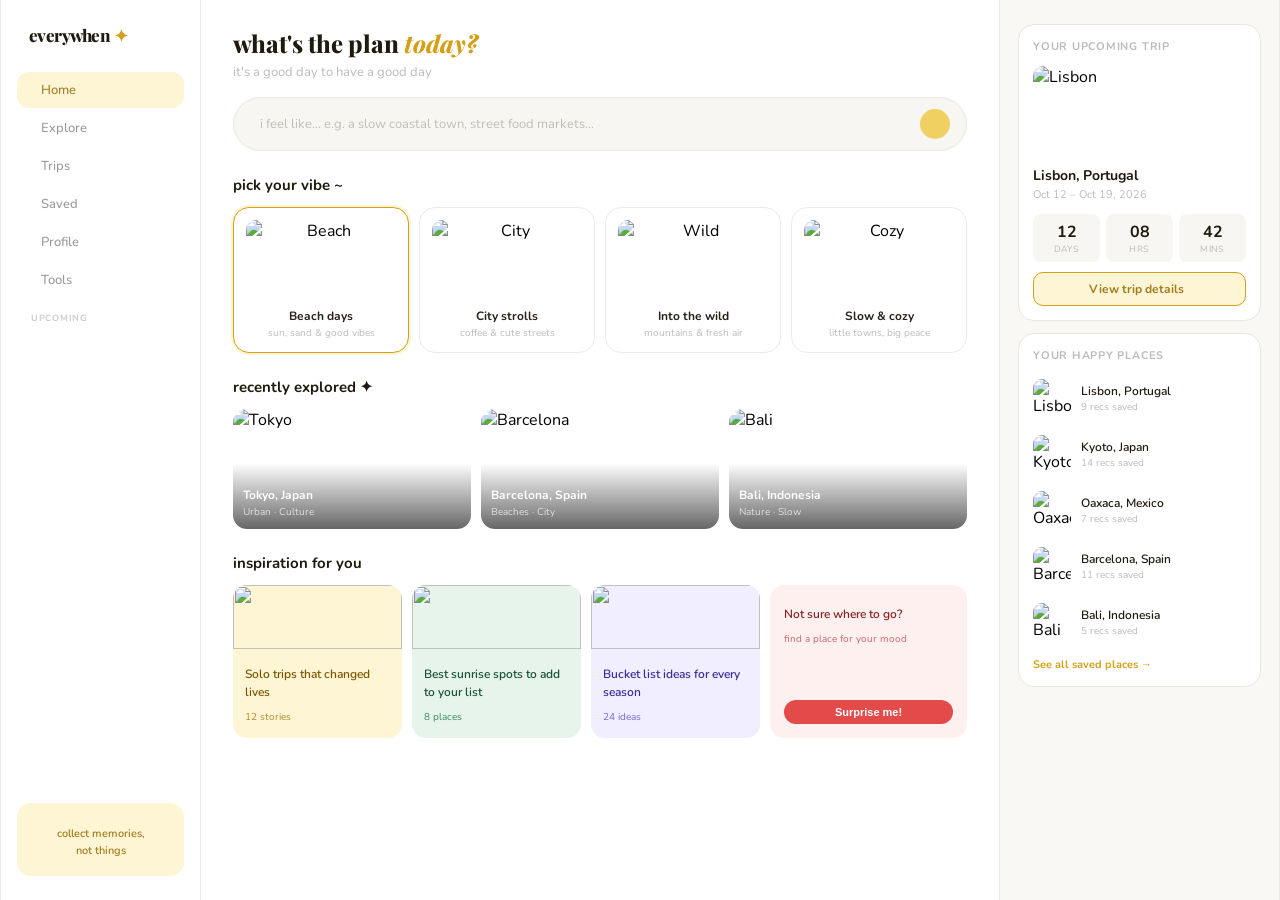
==== commit 1804f8c8: "fix: resolve merge conflicts from stash" ====
--- a/frontend/index.html
+++ b/frontend/index.html
@@ -6,7 +6,7 @@
   <title>Everywhen</title>
   <link rel="stylesheet" href="https://cdn.jsdelivr.net/npm/@tabler/icons-webfont@2.44.0/tabler-icons.min.css" />
   <link rel="preconnect" href="https://fonts.googleapis.com" />
-  <link href="https://fonts.googleapis.com/css2?family=Nunito:wght@400;500;600;700&display=swap" rel="stylesheet" />
+  <link href="https://fonts.googleapis.com/css2?family=Nunito:wght@300;400;500;600;700;800&family=Playfair+Display:ital,wght@0,600;1,400&display=swap" rel="stylesheet" />
   <link rel="stylesheet" href="style.css" />
 </head>
 <body>
@@ -28,7 +28,7 @@
       <div class="nav-item" data-page="map"><i class="ti ti-map-pin"></i> Map</div>
     </div>
     <div class="sidebar-footer">
-      <i class="ti ti-backpack" style="font-size:32px;color:#D4A017;display:block;margin-bottom:6px;"></i>
+      <i class="ti ti-backpack"></i>
       <p>collect memories,<br/>not things</p>
     </div>
   </div>
@@ -741,13 +741,11 @@
 
   </div>
 
-  <!-- RIGHT PANEL -->
-  <div class="right">
-    <div class="right-card">
+  <!-- RIGHT PANEL (home + saved + profile) -->
+  <div class="right" id="right-panel">
+    <div class="right-card" id="right-trip">
       <p class="panel-label">Your upcoming trip</p>
-      <div class="trip-img">
-        <img src="https://loremflickr.com/400/160/lisbon,portugal" alt="Lisbon" />
-      </div>
+      <div class="trip-img"><img src="https://loremflickr.com/400/160/lisbon,portugal?lock=28" alt="Lisbon" /></div>
       <p class="trip-name">Lisbon, Portugal</p>
       <p class="trip-dates">Oct 12 – Oct 19, 2026</p>
       <div class="countdown">
@@ -755,55 +753,43 @@
         <div class="countdown-box"><p class="num" id="h">08</p><p class="unit">hrs</p></div>
         <div class="countdown-box"><p class="num" id="m">42</p><p class="unit">mins</p></div>
       </div>
+      <button class="right-action-btn" onclick="navigate('trips', document.querySelector('[data-page=trips]'))">
+        View trip details <i class="ti ti-arrow-right"></i>
+      </button>
     </div>
 
     <div class="right-card">
       <p class="panel-label">Your happy places</p>
-      <div class="place-row">
-        <div class="place-thumb"><img src="https://loremflickr.com/72/72/lisbon,portugal" alt="Lisbon" /></div>
-        <div>
-          <p class="place-name">Lisbon, Portugal</p>
-          <p class="place-count">9 recs saved</p>
-        </div>
+      <div class="place-row" onclick="navigate('saved', document.querySelector('[data-page=saved]'))">
+        <div class="place-thumb"><img src="https://loremflickr.com/72/72/lisbon,portugal?lock=29" alt="Lisbon" /></div>
+        <div><p class="place-name">Lisbon, Portugal</p><p class="place-count">9 recs saved</p></div>
         <i class="ti ti-heart heart-icon"></i>
       </div>
-      <div class="place-row">
-        <div class="place-thumb"><img src="https://loremflickr.com/72/72/kyoto,japan,temple" alt="Kyoto" /></div>
-        <div>
-          <p class="place-name">Kyoto, Japan</p>
-          <p class="place-count">14 recs saved</p>
-        </div>
+      <div class="place-row" onclick="navigate('saved', document.querySelector('[data-page=saved]'))">
+        <div class="place-thumb"><img src="https://loremflickr.com/72/72/kyoto,japan,temple?lock=30" alt="Kyoto" /></div>
+        <div><p class="place-name">Kyoto, Japan</p><p class="place-count">14 recs saved</p></div>
         <i class="ti ti-heart heart-icon"></i>
       </div>
-      <div class="place-row">
-        <div class="place-thumb"><img src="https://loremflickr.com/72/72/oaxaca,mexico" alt="Oaxaca" /></div>
-        <div>
-          <p class="place-name">Oaxaca, Mexico</p>
-          <p class="place-count">7 recs saved</p>
-        </div>
+      <div class="place-row" onclick="navigate('saved', document.querySelector('[data-page=saved]'))">
+        <div class="place-thumb"><img src="https://loremflickr.com/72/72/oaxaca,mexico?lock=31" alt="Oaxaca" /></div>
+        <div><p class="place-name">Oaxaca, Mexico</p><p class="place-count">7 recs saved</p></div>
         <i class="ti ti-heart heart-icon"></i>
       </div>
-      <div class="place-row">
-        <div class="place-thumb"><img src="https://loremflickr.com/72/72/barcelona,spain" alt="Barcelona" /></div>
-        <div>
-          <p class="place-name">Barcelona, Spain</p>
-          <p class="place-count">11 recs saved</p>
-        </div>
+      <div class="place-row" onclick="navigate('saved', document.querySelector('[data-page=saved]'))">
+        <div class="place-thumb"><img src="https://loremflickr.com/72/72/barcelona,spain?lock=32" alt="Barcelona" /></div>
+        <div><p class="place-name">Barcelona, Spain</p><p class="place-count">11 recs saved</p></div>
         <i class="ti ti-heart heart-icon"></i>
       </div>
-      <div class="place-row">
-        <div class="place-thumb"><img src="https://loremflickr.com/72/72/bali,indonesia,temple" alt="Bali" /></div>
-        <div>
-          <p class="place-name">Bali, Indonesia</p>
-          <p class="place-count">5 recs saved</p>
-        </div>
+      <div class="place-row" onclick="navigate('saved', document.querySelector('[data-page=saved]'))">
+        <div class="place-thumb"><img src="https://loremflickr.com/72/72/bali,indonesia,temple?lock=33" alt="Bali" /></div>
+        <div><p class="place-name">Bali, Indonesia</p><p class="place-count">5 recs saved</p></div>
         <i class="ti ti-heart heart-icon"></i>
       </div>
-      <a class="see-all">See all saved places →</a>
+      <a class="see-all" onclick="navigate('saved', document.querySelector('[data-page=saved]'))">See all saved places →</a>
     </div>
   </div>
 
 </div>
 <script src="main.js" defer></script>
 </body>
-</html>
+</html>
--- a/frontend/style.css
+++ b/frontend/style.css
@@ -34,12 +34,15 @@
 
 .logo {
   font-size: 17px;
-  font-weight: 700;
+  font-weight: 800;
   color: #1E1A0E;
   margin: 0 0 24px 12px;
   letter-spacing: -0.03em;
+  font-family: 'Playfair Display', serif;
 }
 .logo-star { color: #D4A017; }
+
+.nav-list { display: flex; flex-direction: column; gap: 2px; }
 
 .nav-item {
   display: flex;
@@ -52,6 +55,7 @@
   cursor: pointer;
   font-weight: 500;
   transition: background 0.15s, color 0.15s;
+  position: relative;
 }
 .nav-item:hover { background: #F7F6F2; color: #555; }
 .nav-item.active { background: #FEF5D4; color: #A07C1E; }
@@ -91,17 +95,38 @@
   padding: 16px 14px;
   text-align: center;
 }
+.sidebar-footer i { font-size: 32px; color: #D4A017; display: block; margin-bottom: 6px; }
 .sidebar-footer p { font-size: 11px; color: #A07C1E; font-weight: 600; line-height: 1.6; }
+
+/* ── PAGES ── */
+.page { display: none; }
+.page.active { display: block; }
 
 /* ── MAIN ── */
 .main {
   padding: 28px 32px;
   overflow-y: auto;
-}
-
-.hero-title { font-size: 24px; font-weight: 700; color: #1E1A0E; margin: 0 0 4px; line-height: 1.3; }
-.hero-title span { color: #D4A017; }
+  position: relative;
+}
+
+.hero-title {
+  font-size: 24px;
+  font-weight: 800;
+  color: #1E1A0E;
+  margin: 0 0 4px;
+  line-height: 1.3;
+  font-family: 'Playfair Display', serif;
+}
+.hero-title span { color: #D4A017; font-style: italic; }
 .hero-sub { font-size: 13px; color: #BBB; margin: 0 0 16px; }
+
+.page-header {
+  display: flex;
+  align-items: flex-start;
+  justify-content: space-between;
+  margin-bottom: 20px;
+}
+.page-header .hero-title { margin-bottom: 4px; }
 
 .search-bar {
   background: #F7F6F2;
@@ -112,7 +137,10 @@
   align-items: center;
   gap: 10px;
   margin-bottom: 24px;
-}
+  cursor: pointer;
+  transition: border-color 0.15s;
+}
+.search-bar:hover { border-color: #D4A017; }
 .search-bar span { font-size: 13px; color: #C0BEB8; flex: 1; }
 .search-btn {
   width: 30px; height: 30px;
@@ -211,7 +239,10 @@
   padding: 14px;
   flex: 1;
   min-height: 120px;
-}
+  cursor: pointer;
+  transition: transform 0.15s;
+}
+.inspo-card:hover { transform: translateY(-2px); }
 .inspo-card i { font-size: 16px; margin-bottom: 6px; display: block; }
 .inspo-card p { font-size: 12px; font-weight: 600; line-height: 1.5; margin: 0 0 3px; }
 .inspo-card small { font-size: 10px; }
@@ -228,7 +259,595 @@
   cursor: pointer; border: none;
   margin-top: 10px;
   display: inline-block;
-}
+  transition: background 0.15s;
+}
+.surprise-btn:hover { background: #C03A39; }
+
+/* ── EXPLORE PAGE ── */
+.explore-layout {
+  display: grid;
+  grid-template-columns: 260px 1fr;
+  gap: 20px;
+  min-height: calc(100vh - 140px);
+}
+
+.filter-panel {
+  border: 0.5px solid #EBEBEB;
+  border-radius: 16px;
+  padding: 18px;
+  height: fit-content;
+  position: sticky;
+  top: 0;
+}
+
+.filter-title {
+  font-size: 12px;
+  font-weight: 700;
+  color: #BBB;
+  text-transform: uppercase;
+  letter-spacing: 0.06em;
+  margin: 0 0 10px;
+}
+
+.region-chips { display: flex; flex-wrap: wrap; gap: 6px; }
+
+.chip {
+  padding: 5px 12px;
+  border-radius: 20px;
+  font-size: 12px;
+  font-weight: 600;
+  border: 0.5px solid #EBEBEB;
+  color: #888;
+  cursor: pointer;
+  transition: all 0.15s;
+  user-select: none;
+}
+.chip:hover { border-color: #D4A017; color: #A07C1E; }
+.chip.active { background: #FEF5D4; border-color: #D4A017; color: #A07C1E; }
+
+.slider-group { margin-bottom: 14px; }
+.slider-row {
+  display: flex;
+  justify-content: space-between;
+  align-items: center;
+  margin-bottom: 4px;
+}
+.slider-label {
+  font-size: 12px;
+  color: #666;
+  font-weight: 500;
+  display: flex;
+  align-items: center;
+  gap: 5px;
+}
+.slider-label i { font-size: 14px; color: #D4A017; }
+.slider-val {
+  font-size: 11px;
+  font-weight: 700;
+  color: #A07C1E;
+  background: #FEF5D4;
+  padding: 2px 7px;
+  border-radius: 8px;
+  min-width: 30px;
+  text-align: center;
+}
+.slider-hint { font-size: 10px; color: #C0BEB8; margin-top: 2px; }
+
+input[type="range"] {
+  width: 100%;
+  -webkit-appearance: none;
+  height: 4px;
+  border-radius: 4px;
+  background: #EBEBEB;
+  outline: none;
+  cursor: pointer;
+}
+input[type="range"]::-webkit-slider-thumb {
+  -webkit-appearance: none;
+  width: 16px;
+  height: 16px;
+  border-radius: 50%;
+  background: #D4A017;
+  cursor: pointer;
+  border: 2px solid #fff;
+  box-shadow: 0 1px 4px rgba(0,0,0,0.15);
+}
+
+.find-btn {
+  width: 100%;
+  padding: 11px;
+  background: #D4A017;
+  color: #fff;
+  border: none;
+  border-radius: 12px;
+  font-size: 13px;
+  font-weight: 700;
+  cursor: pointer;
+  display: flex;
+  align-items: center;
+  justify-content: center;
+  gap: 7px;
+  margin-top: 16px;
+  font-family: 'Nunito', sans-serif;
+  transition: background 0.15s, transform 0.1s;
+}
+.find-btn:hover { background: #B88A0F; }
+.find-btn:active { transform: scale(0.98); }
+
+.results-panel {
+  border: 0.5px solid #EBEBEB;
+  border-radius: 16px;
+  padding: 18px;
+  min-height: 400px;
+}
+
+.results-placeholder {
+  display: flex;
+  flex-direction: column;
+  align-items: center;
+  justify-content: center;
+  height: 300px;
+  text-align: center;
+}
+
+.results-grid {
+  display: grid;
+  grid-template-columns: repeat(auto-fill, minmax(200px, 1fr));
+  gap: 12px;
+}
+
+.result-card {
+  border: 0.5px solid #EBEBEB;
+  border-radius: 14px;
+  overflow: hidden;
+  cursor: pointer;
+  transition: transform 0.15s, box-shadow 0.15s;
+}
+.result-card:hover {
+  transform: translateY(-3px);
+  box-shadow: 0 6px 20px rgba(0,0,0,0.08);
+}
+.result-card img {
+  width: 100%;
+  height: 110px;
+  object-fit: cover;
+  display: block;
+}
+.result-card-body { padding: 10px 12px; }
+.result-city { font-size: 13px; font-weight: 700; color: #1E1A0E; margin: 0 0 1px; }
+.result-country { font-size: 11px; color: #BBB; margin: 0 0 6px; }
+.result-score {
+  display: inline-flex;
+  align-items: center;
+  gap: 4px;
+  font-size: 11px;
+  font-weight: 700;
+  color: #A07C1E;
+  background: #FEF5D4;
+  padding: 3px 8px;
+  border-radius: 8px;
+}
+.result-save {
+  float: right;
+  background: none;
+  border: none;
+  color: #DDD;
+  font-size: 16px;
+  cursor: pointer;
+  padding: 0;
+  transition: color 0.15s;
+}
+.result-save:hover { color: #E24B4A; }
+.result-save.saved { color: #E24B4A; }
+
+/* ── TRIPS PAGE ── */
+.trips-tabs {
+  display: flex;
+  gap: 4px;
+  margin-bottom: 20px;
+  border-bottom: 0.5px solid #EBEBEB;
+  padding-bottom: 0;
+}
+.trip-tab {
+  font-size: 13px;
+  font-weight: 600;
+  color: #BBB;
+  padding: 8px 16px;
+  cursor: pointer;
+  border-bottom: 2px solid transparent;
+  margin-bottom: -1px;
+  transition: color 0.15s, border-color 0.15s;
+}
+.trip-tab:hover { color: #777; }
+.trip-tab.active { color: #A07C1E; border-color: #D4A017; }
+
+.trips-section { }
+.trips-section.hidden { display: none; }
+
+.trip-card {
+  border: 0.5px solid #EBEBEB;
+  border-radius: 16px;
+  overflow: hidden;
+}
+.trip-card.big { max-width: 680px; }
+
+.trip-card-img { position: relative; }
+.trip-card-img img { width: 100%; height: 160px; object-fit: cover; display: block; }
+.trip-card-status {
+  position: absolute;
+  top: 12px; left: 12px;
+  font-size: 10px; font-weight: 700;
+  padding: 4px 10px;
+  border-radius: 20px;
+  text-transform: uppercase;
+  letter-spacing: 0.06em;
+}
+.trip-card-status.upcoming { background: #FEF5D4; color: #A07C1E; }
+.trip-card-status.past { background: #F0F0F0; color: #888; }
+
+.trip-card-body { padding: 16px 20px; }
+.trip-card-head {
+  display: flex;
+  justify-content: space-between;
+  align-items: flex-start;
+  margin-bottom: 10px;
+}
+.trip-card-name { font-size: 18px; font-weight: 700; color: #1E1A0E; margin: 0 0 4px; font-family: 'Playfair Display', serif; }
+.trip-card-dates { font-size: 12px; color: #BBB; display: flex; align-items: center; gap: 5px; }
+
+.countdown-mini {
+  background: #FEF5D4;
+  border-radius: 10px;
+  padding: 8px 14px;
+  font-size: 14px;
+  font-weight: 700;
+  color: #A07C1E;
+  white-space: nowrap;
+}
+
+.trip-tags { display: flex; gap: 6px; margin-bottom: 14px; flex-wrap: wrap; }
+.tag {
+  font-size: 10px;
+  font-weight: 600;
+  padding: 3px 9px;
+  border-radius: 20px;
+  background: #F7F6F2;
+  color: #888;
+  border: 0.5px solid #EBEBEB;
+}
+
+.trip-checklist { }
+.checklist-title { font-size: 11px; font-weight: 700; color: #BBB; text-transform: uppercase; letter-spacing: 0.06em; margin: 0 0 8px; }
+.check-item {
+  display: flex;
+  align-items: center;
+  gap: 8px;
+  font-size: 13px;
+  color: #444;
+  margin-bottom: 6px;
+  cursor: pointer;
+}
+.check-item input[type="checkbox"] {
+  accent-color: #D4A017;
+  width: 14px; height: 14px;
+}
+
+.past-trips-grid {
+  display: grid;
+  grid-template-columns: repeat(2, 1fr);
+  gap: 12px;
+}
+.past-trip-card {
+  border: 0.5px solid #EBEBEB;
+  border-radius: 14px;
+  overflow: hidden;
+}
+.past-trip-card img { width: 100%; height: 110px; object-fit: cover; display: block; }
+.past-trip-info { padding: 10px 12px; }
+.past-trip-name { font-size: 13px; font-weight: 700; color: #1E1A0E; margin: 0 0 2px; }
+.past-trip-dates { font-size: 11px; color: #BBB; margin: 0 0 6px; }
+.past-trip-tags { display: flex; gap: 4px; }
+
+.dream-grid {
+  display: grid;
+  grid-template-columns: repeat(3, 1fr);
+  gap: 12px;
+}
+.dream-card {
+  position: relative;
+  border-radius: 14px;
+  overflow: hidden;
+  height: 150px;
+  cursor: pointer;
+}
+.dream-card img {
+  width: 100%; height: 100%;
+  object-fit: cover; display: block;
+  transition: transform 0.22s;
+}
+.dream-card:hover img { transform: scale(1.05); }
+.dream-overlay {
+  position: absolute; inset: 0;
+  background: linear-gradient(to top, rgba(0,0,0,0.65) 0%, transparent 55%);
+  display: flex; flex-direction: column;
+  justify-content: flex-end;
+  padding: 12px;
+}
+.dream-name { font-size: 12px; font-weight: 700; color: #fff; margin: 0 0 2px; }
+.dream-tag { font-size: 10px; color: rgba(255,255,255,0.7); }
+.add-dream {
+  background: #F7F6F2;
+  border: 1.5px dashed #E0DDD5;
+  display: flex;
+  flex-direction: column;
+  align-items: center;
+  justify-content: center;
+}
+.add-dream:hover { background: #FEF5D4; border-color: #D4A017; }
+
+.add-btn {
+  display: flex;
+  align-items: center;
+  gap: 6px;
+  font-size: 12px;
+  font-weight: 700;
+  padding: 8px 16px;
+  border-radius: 10px;
+  background: #FEF5D4;
+  color: #A07C1E;
+  border: 0.5px solid #D4A017;
+  cursor: pointer;
+  font-family: 'Nunito', sans-serif;
+  transition: background 0.15s;
+  white-space: nowrap;
+}
+.add-btn:hover { background: #F5E8A0; }
+
+/* ── MODAL ── */
+.modal-overlay {
+  position: fixed; inset: 0;
+  background: rgba(30,26,14,0.4);
+  display: flex;
+  align-items: center;
+  justify-content: center;
+  z-index: 100;
+  backdrop-filter: blur(2px);
+}
+.modal-overlay.hidden { display: none; }
+
+.modal {
+  background: #fff;
+  border-radius: 20px;
+  width: 420px;
+  max-width: 90vw;
+  max-height: 90vh;
+  overflow-y: auto;
+  padding: 24px;
+}
+
+.modal-header {
+  display: flex;
+  justify-content: space-between;
+  align-items: center;
+  margin-bottom: 20px;
+}
+.modal-title {
+  font-size: 18px;
+  font-weight: 800;
+  color: #1E1A0E;
+  font-family: 'Playfair Display', serif;
+}
+.modal-close {
+  background: #F7F6F2;
+  border: none;
+  border-radius: 8px;
+  width: 30px; height: 30px;
+  display: flex; align-items: center; justify-content: center;
+  cursor: pointer;
+  color: #888;
+  font-size: 16px;
+}
+.modal-close:hover { background: #EBEBEB; color: #333; }
+
+.modal-body { display: flex; flex-direction: column; gap: 12px; }
+
+.field-label { font-size: 12px; font-weight: 700; color: #888; text-transform: uppercase; letter-spacing: 0.05em; }
+.field-input {
+  width: 100%;
+  padding: 10px 14px;
+  border: 0.5px solid #EBEBEB;
+  border-radius: 10px;
+  font-size: 13px;
+  font-family: 'Nunito', sans-serif;
+  color: #1E1A0E;
+  outline: none;
+  transition: border-color 0.15s;
+}
+.field-input:focus { border-color: #D4A017; }
+.field-textarea { min-height: 100px; resize: vertical; }
+
+.modal-chips { display: flex; flex-wrap: wrap; gap: 6px; }
+
+/* ── SAVED PAGE ── */
+.saved-filter-row { display: flex; gap: 6px; margin-bottom: 20px; flex-wrap: wrap; }
+
+.saved-grid {
+  display: grid;
+  grid-template-columns: repeat(auto-fill, minmax(280px, 1fr));
+  gap: 14px;
+}
+.saved-card {
+  border: 0.5px solid #EBEBEB;
+  border-radius: 16px;
+  overflow: hidden;
+  transition: transform 0.15s, box-shadow 0.15s;
+}
+.saved-card:hover {
+  transform: translateY(-3px);
+  box-shadow: 0 6px 20px rgba(0,0,0,0.07);
+}
+.saved-card.hidden { display: none; }
+
+.saved-img { width: 100%; height: 140px; overflow: hidden; }
+.saved-img img { width: 100%; height: 100%; object-fit: cover; display: block; transition: transform 0.22s; }
+.saved-card:hover .saved-img img { transform: scale(1.04); }
+
+.saved-info { padding: 14px 16px; }
+.saved-head { display: flex; justify-content: space-between; align-items: flex-start; margin-bottom: 6px; }
+.saved-name { font-size: 14px; font-weight: 700; color: #1E1A0E; margin: 0 0 2px; }
+.saved-meta { font-size: 11px; color: #BBB; }
+.saved-desc { font-size: 12px; color: #666; line-height: 1.6; margin: 0 0 8px; }
+.saved-tags { display: flex; gap: 4px; flex-wrap: wrap; margin-bottom: 8px; }
+.saved-recs { font-size: 11px; color: #A07C1E; font-weight: 600; }
+
+.heart-btn {
+  background: none;
+  border: 0.5px solid #EBEBEB;
+  border-radius: 50%;
+  width: 30px; height: 30px;
+  display: flex; align-items: center; justify-content: center;
+  cursor: pointer;
+  color: #DDD;
+  font-size: 14px;
+  flex-shrink: 0;
+  transition: all 0.15s;
+}
+.heart-btn:hover { border-color: #E8A0A0; color: #E24B4A; }
+.heart-btn.active { border-color: #E8A0A0; color: #E24B4A; background: #FFF0F0; }
+
+/* ── MEMOS PAGE ── */
+.memos-grid {
+  display: grid;
+  grid-template-columns: repeat(auto-fill, minmax(240px, 1fr));
+  gap: 14px;
+}
+.memo-card {
+  border-radius: 16px;
+  padding: 18px;
+  cursor: pointer;
+  transition: transform 0.15s;
+}
+.memo-card:hover { transform: translateY(-2px); }
+.memo-card-header {
+  display: flex;
+  justify-content: space-between;
+  align-items: center;
+  margin-bottom: 10px;
+}
+.memo-place { font-size: 11px; font-weight: 700; color: #A07C1E; }
+.memo-date { font-size: 10px; color: #BBB; }
+.memo-title { font-size: 15px; font-weight: 700; color: #1E1A0E; margin: 0 0 8px; font-family: 'Playfair Display', serif; }
+.memo-text { font-size: 12px; color: #555; line-height: 1.7; margin: 0 0 12px; }
+.memo-footer { display: flex; align-items: center; gap: 6px; }
+.memo-tag { font-size: 10px; font-weight: 600; padding: 3px 9px; border-radius: 20px; }
+
+.add-memo-card {
+  border-radius: 16px;
+  border: 1.5px dashed #E0DDD5;
+  background: #F9F8F5;
+  display: flex;
+  flex-direction: column;
+  align-items: center;
+  justify-content: center;
+  min-height: 200px;
+  cursor: pointer;
+  transition: all 0.15s;
+}
+.add-memo-card:hover { background: #FEF5D4; border-color: #D4A017; }
+
+/* ── PROFILE PAGE ── */
+.profile-header {
+  display: flex;
+  gap: 20px;
+  align-items: center;
+  background: #FEF5D4;
+  border-radius: 18px;
+  padding: 20px 24px;
+  margin-bottom: 24px;
+}
+.profile-avatar {
+  width: 70px; height: 70px;
+  border-radius: 50%;
+  overflow: hidden;
+  border: 3px solid #D4A017;
+  flex-shrink: 0;
+}
+.profile-avatar img { width: 100%; height: 100%; object-fit: cover; }
+.profile-name { font-size: 20px; font-weight: 800; color: #1E1A0E; margin: 0 0 2px; font-family: 'Playfair Display', serif; }
+.profile-meta { font-size: 12px; color: #A07C1E; margin: 0 0 12px; }
+.profile-stats { display: flex; gap: 16px; }
+.profile-stat { text-align: center; }
+.stat-num { display: block; font-size: 18px; font-weight: 800; color: #1E1A0E; line-height: 1; }
+.stat-label { font-size: 10px; color: #A07C1E; font-weight: 600; }
+
+.profile-sections { display: flex; flex-direction: column; gap: 24px; }
+.profile-section { }
+.style-chips { display: flex; flex-wrap: wrap; gap: 7px; }
+.style-chip {
+  padding: 6px 14px;
+  border-radius: 20px;
+  font-size: 12px;
+  font-weight: 600;
+  border: 0.5px solid #EBEBEB;
+  color: #888;
+  cursor: pointer;
+  transition: all 0.15s;
+}
+.style-chip.active { background: #FEF5D4; border-color: #D4A017; color: #A07C1E; }
+.style-chip:hover { border-color: #D4A017; }
+
+.fav-list { display: flex; flex-direction: column; gap: 1px; }
+.fav-row {
+  display: flex;
+  align-items: center;
+  gap: 12px;
+  padding: 10px 0;
+  border-bottom: 0.5px solid #F5F4F0;
+  cursor: pointer;
+}
+.fav-row:last-child { border-bottom: none; }
+.fav-num { font-size: 11px; font-weight: 700; color: #D4A017; width: 20px; }
+.fav-thumb { width: 38px; height: 38px; border-radius: 9px; overflow: hidden; object-fit: cover; flex-shrink: 0; }
+.fav-name { font-size: 13px; font-weight: 600; color: #1E1A0E; margin: 0 0 1px; }
+.fav-meta { font-size: 11px; color: #BBB; }
+
+.settings-list { display: flex; flex-direction: column; gap: 0; border: 0.5px solid #EBEBEB; border-radius: 14px; overflow: hidden; }
+.setting-row {
+  display: flex;
+  align-items: center;
+  gap: 12px;
+  padding: 13px 16px;
+  font-size: 13px;
+  color: #333;
+  border-bottom: 0.5px solid #F5F4F0;
+  cursor: pointer;
+  transition: background 0.1s;
+}
+.setting-row:last-child { border-bottom: none; }
+.setting-row:hover { background: #F9F8F5; }
+.setting-row i { font-size: 16px; color: #AAA; }
+.setting-val { margin-left: auto; font-size: 12px; color: #BBB; }
+
+.toggle {
+  margin-left: auto;
+  width: 36px; height: 20px;
+  background: #EBEBEB;
+  border-radius: 20px;
+  position: relative;
+  cursor: pointer;
+  transition: background 0.2s;
+  flex-shrink: 0;
+}
+.toggle.active { background: #D4A017; }
+.toggle span {
+  position: absolute;
+  top: 3px; left: 3px;
+  width: 14px; height: 14px;
+  background: #fff;
+  border-radius: 50%;
+  transition: transform 0.2s;
+}
+.toggle.active span { transform: translateX(16px); }
 
 /* ── RIGHT PANEL ── */
 .right {
@@ -260,12 +879,41 @@
 .trip-name { font-size: 14px; font-weight: 700; color: #1E1A0E; margin: 0 0 2px; }
 .trip-dates { font-size: 11px; color: #BBB; margin: 0 0 12px; }
 
-.countdown { display: grid; grid-template-columns: 1fr 1fr 1fr; gap: 6px; text-align: center; }
+.countdown { display: grid; grid-template-columns: 1fr 1fr 1fr; gap: 6px; text-align: center; margin-bottom: 10px; }
 .countdown-box { background: #F7F6F2; border-radius: 8px; padding: 7px 0; }
 .countdown-box .num { font-size: 16px; font-weight: 700; color: #1E1A0E; }
 .countdown-box .unit { font-size: 9px; color: #BBB; text-transform: uppercase; letter-spacing: 0.04em; }
 
-.place-row { display: flex; align-items: center; gap: 10px; margin-bottom: 10px; }
+.right-action-btn {
+  width: 100%;
+  padding: 8px;
+  background: #FEF5D4;
+  color: #A07C1E;
+  border: 0.5px solid #D4A017;
+  border-radius: 10px;
+  font-size: 12px;
+  font-weight: 700;
+  cursor: pointer;
+  font-family: 'Nunito', sans-serif;
+  display: flex;
+  align-items: center;
+  justify-content: center;
+  gap: 6px;
+  transition: background 0.15s;
+}
+.right-action-btn:hover { background: #F5E8A0; }
+
+.place-row {
+  display: flex;
+  align-items: center;
+  gap: 10px;
+  margin-bottom: 10px;
+  cursor: pointer;
+  padding: 4px 0;
+  border-radius: 8px;
+  transition: background 0.1s;
+}
+.place-row:hover { background: #F9F8F5; padding: 4px 6px; margin: 0 -6px 10px; }
 .place-row:last-of-type { margin-bottom: 0; }
 .place-thumb { width: 38px; height: 38px; border-radius: 9px; overflow: hidden; flex-shrink: 0; }
 .place-thumb img { width: 100%; height: 100%; object-fit: cover; display: block; }
